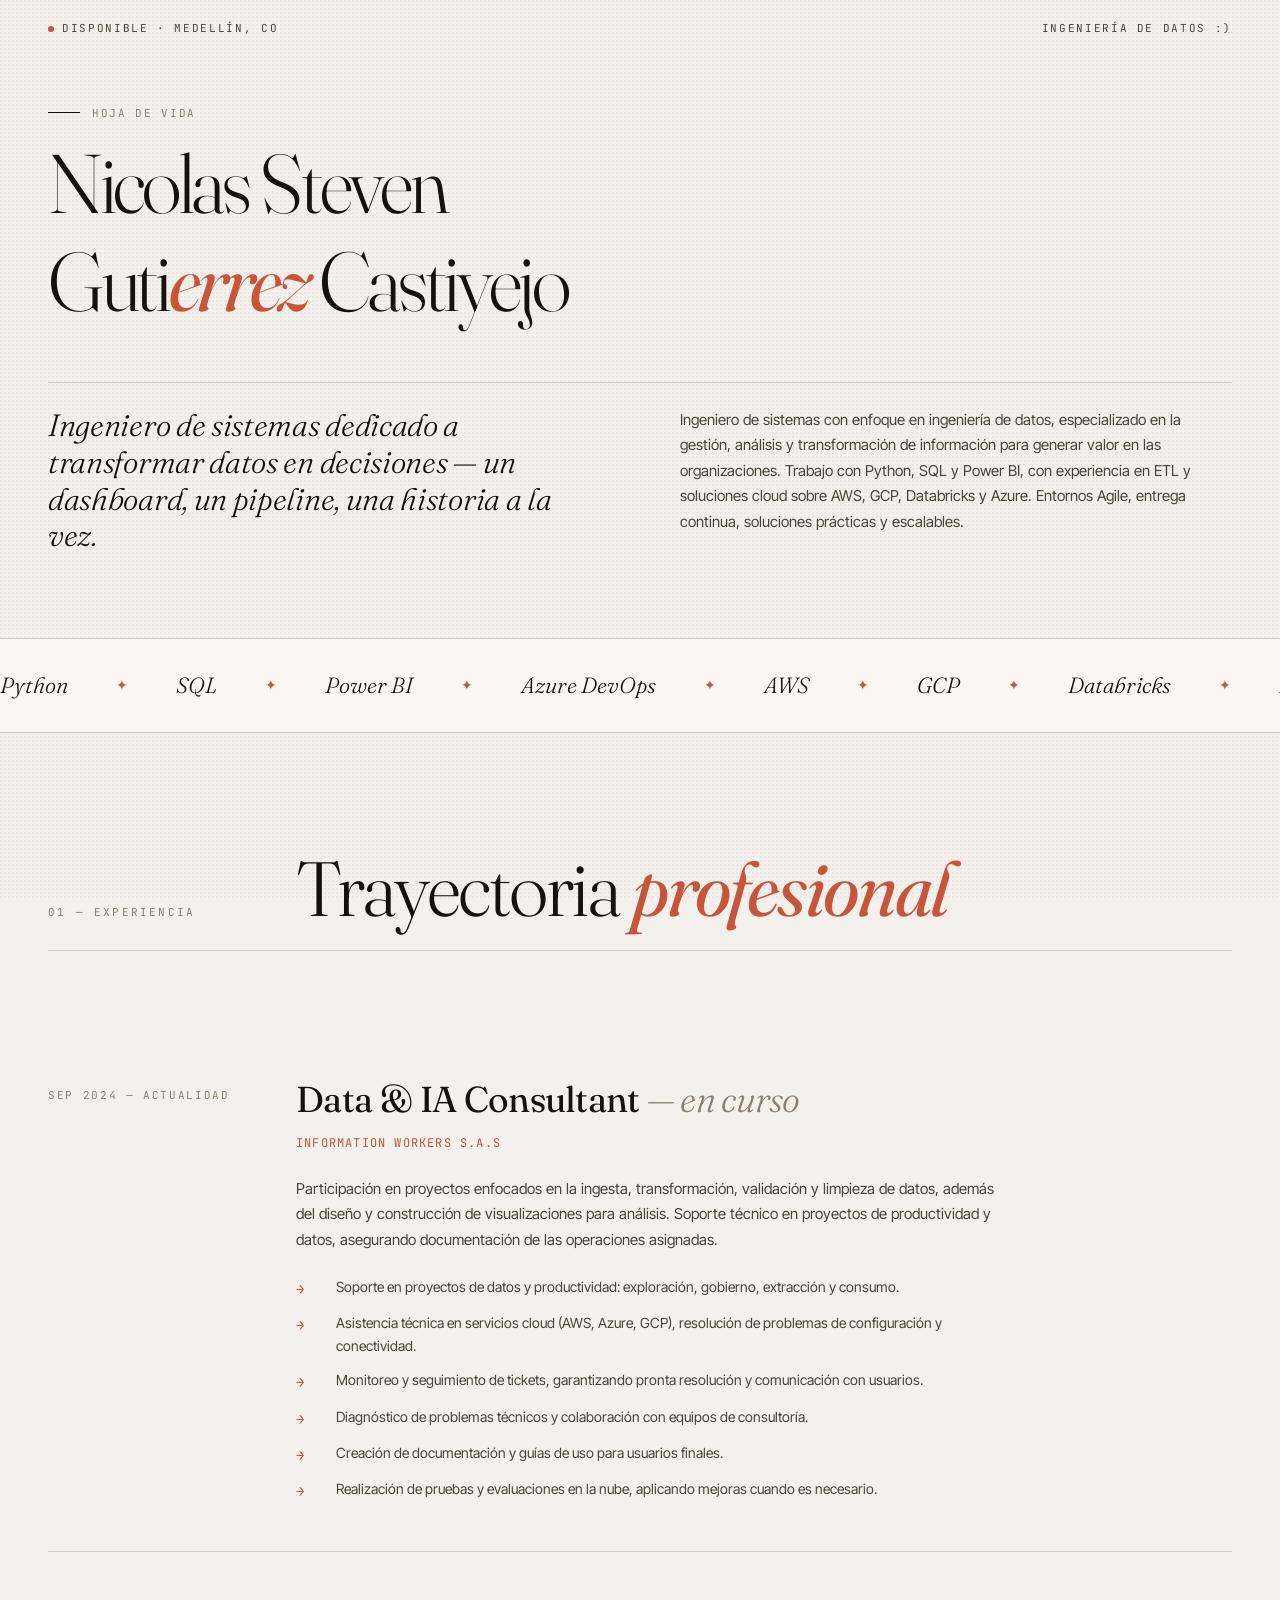
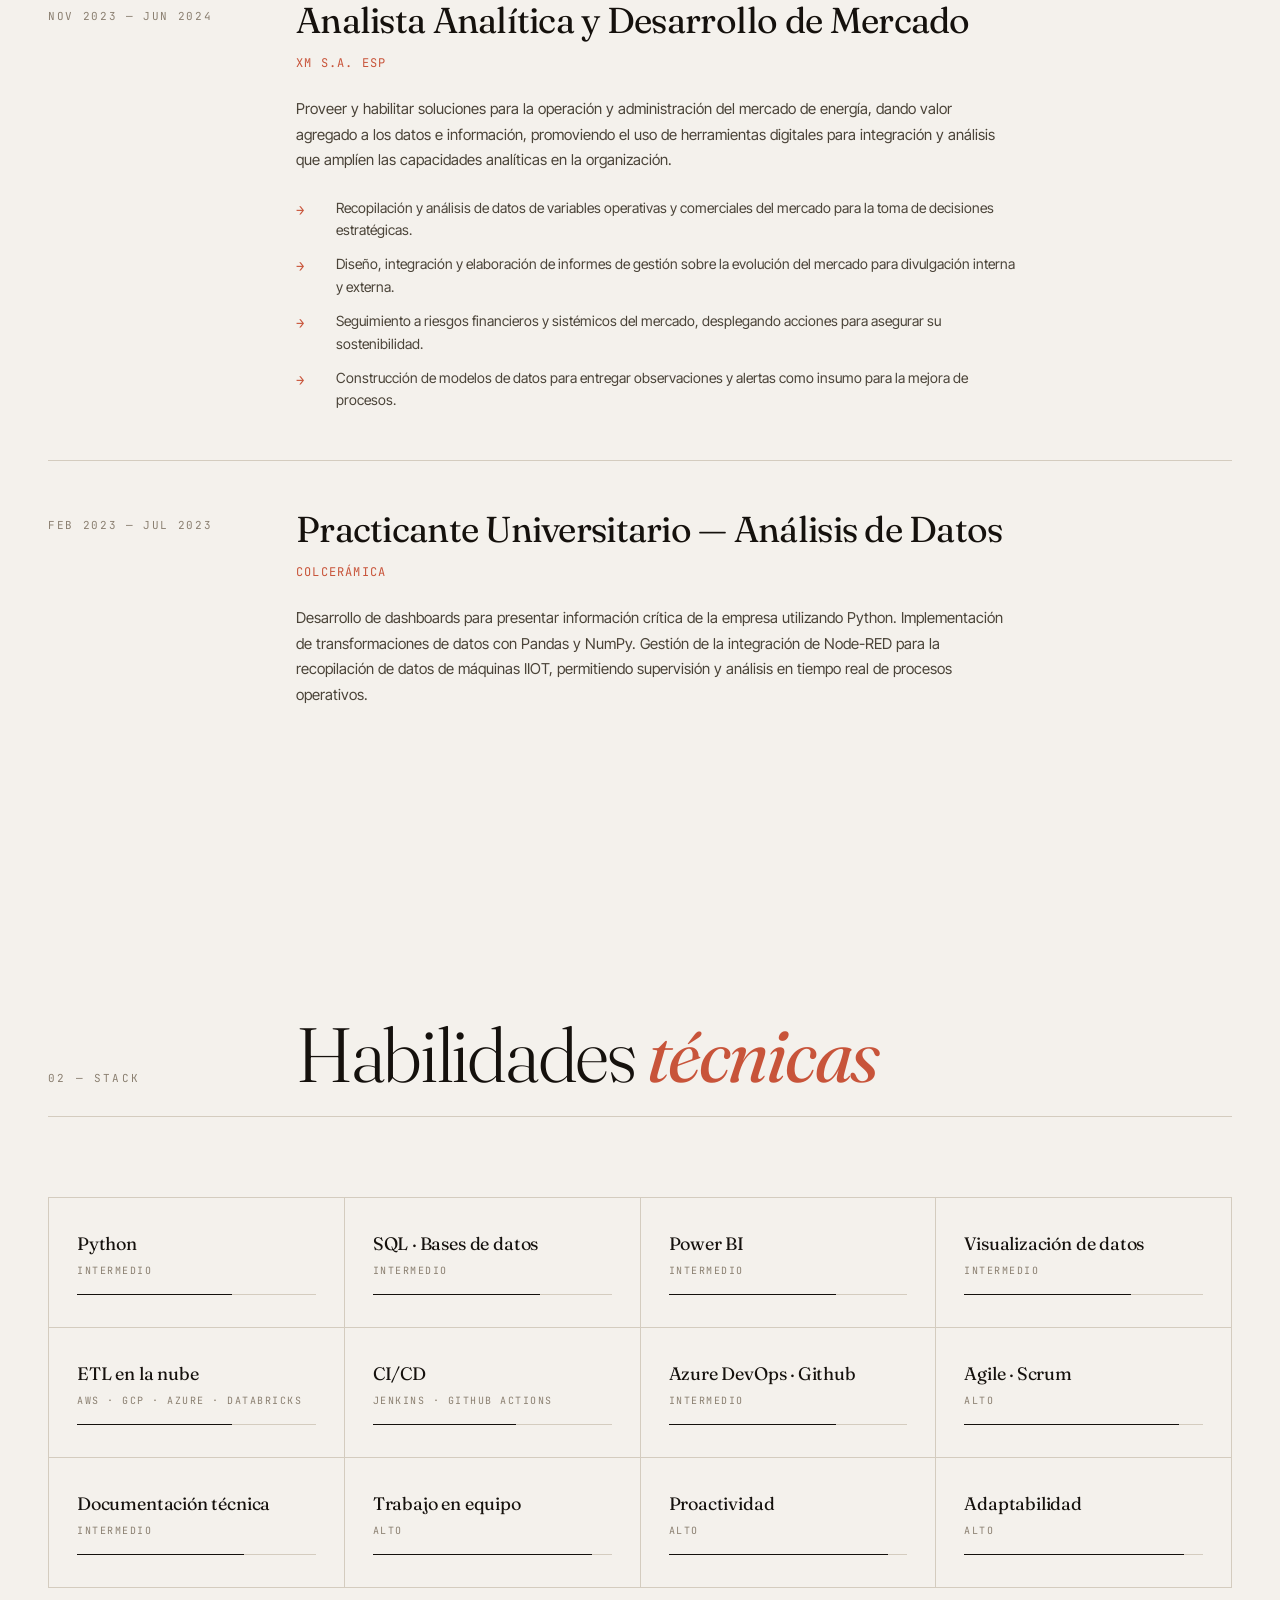
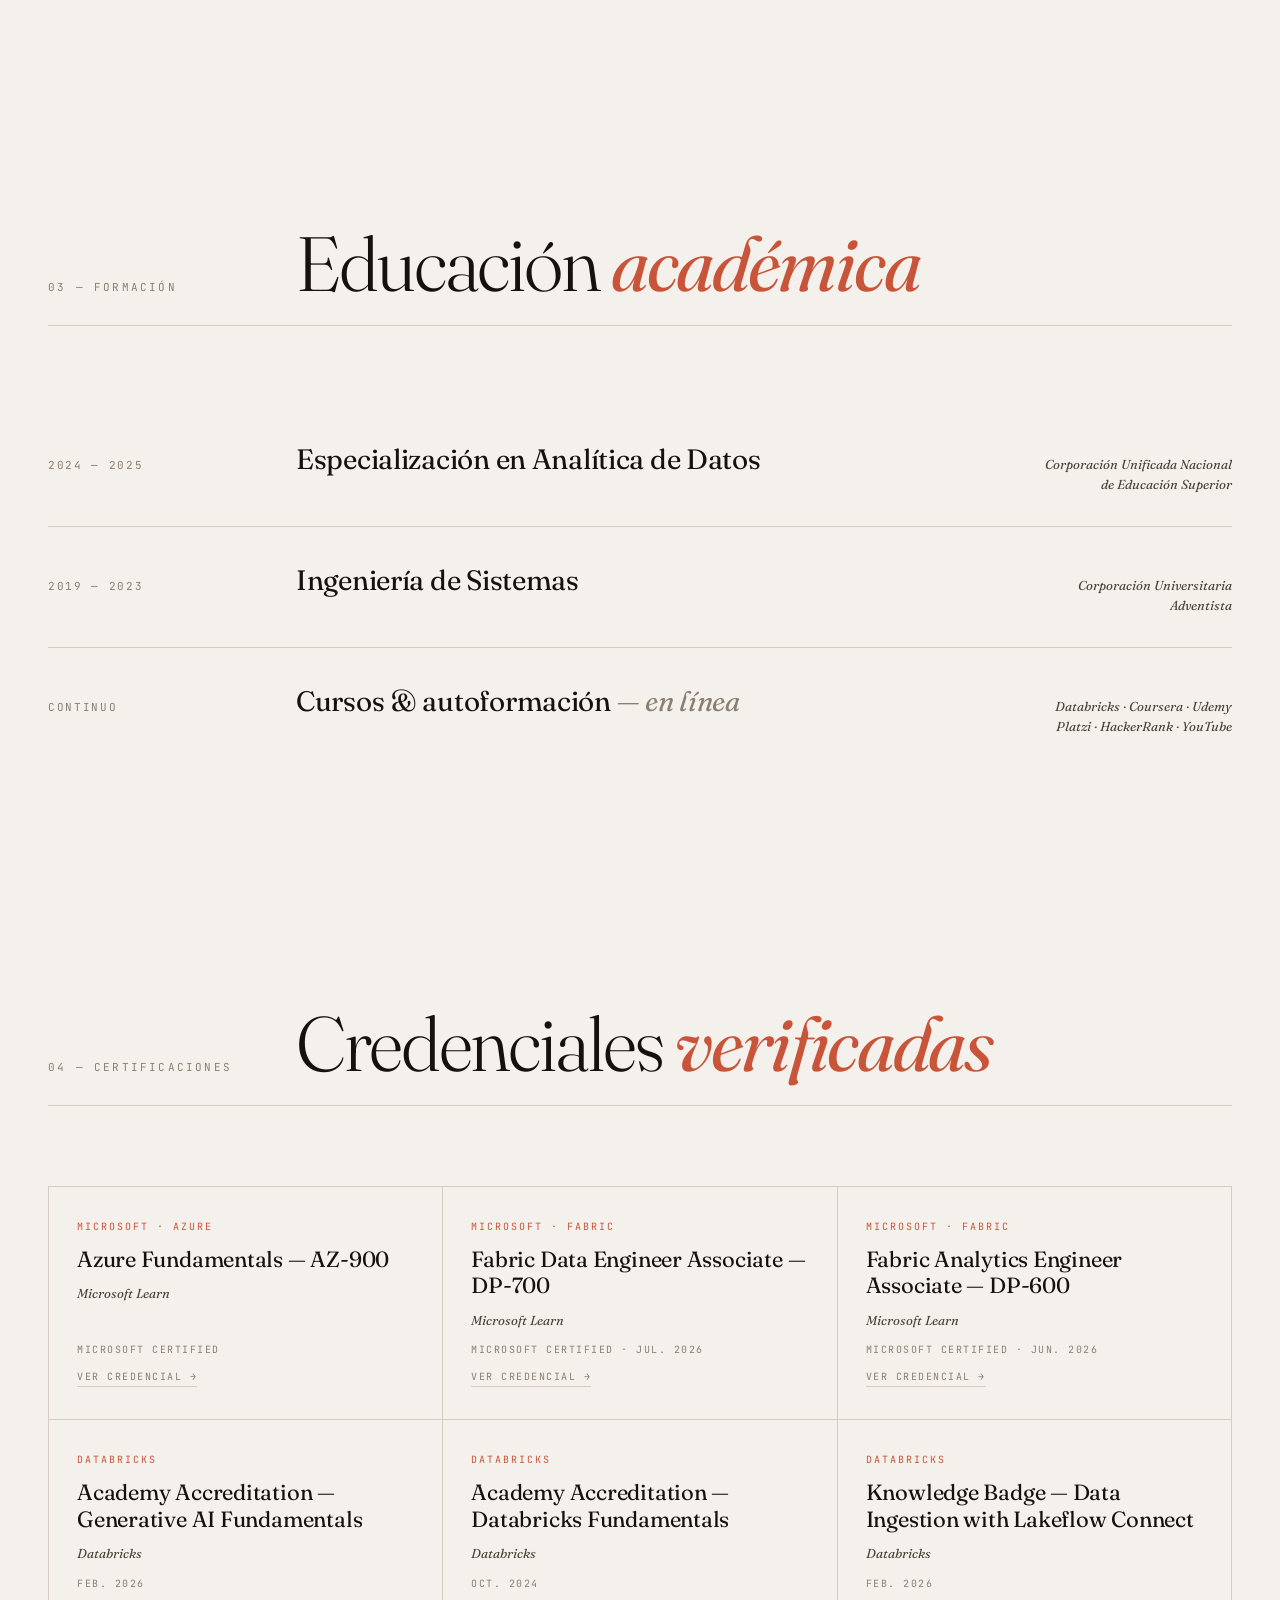
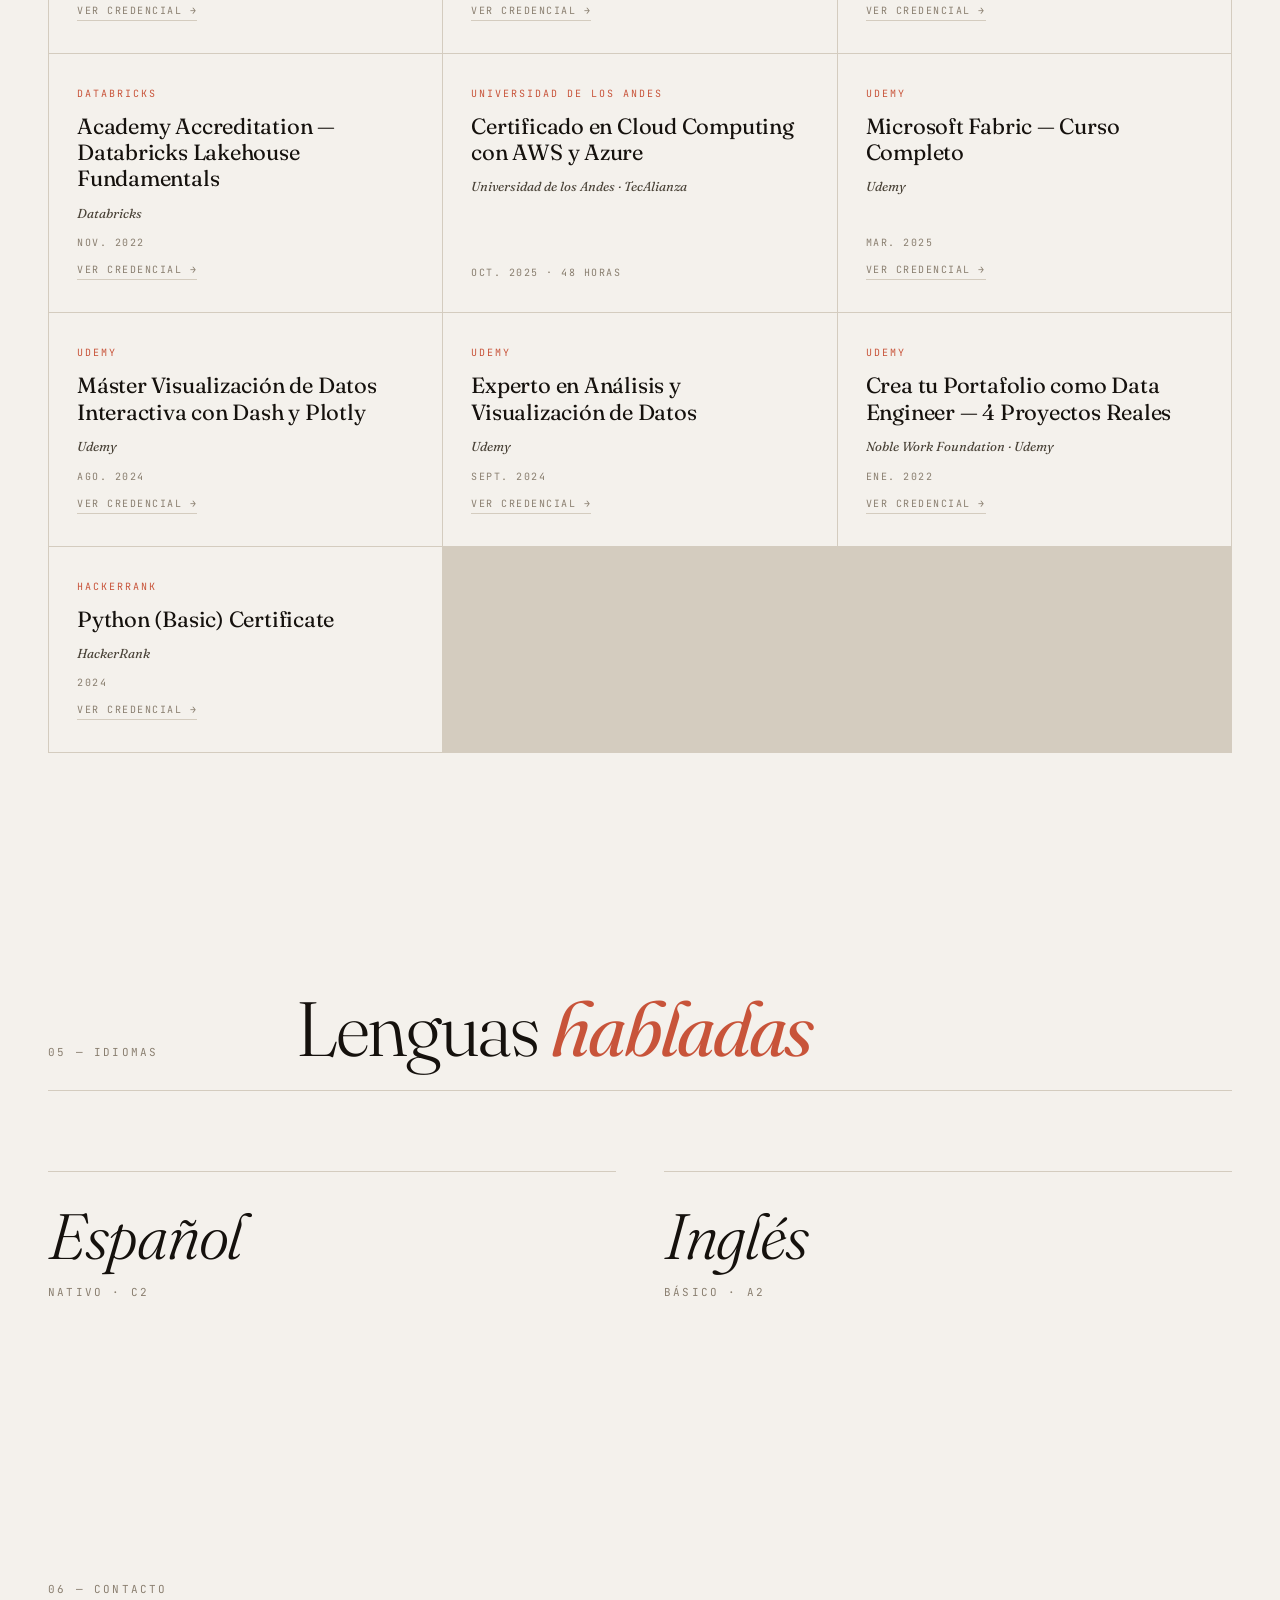
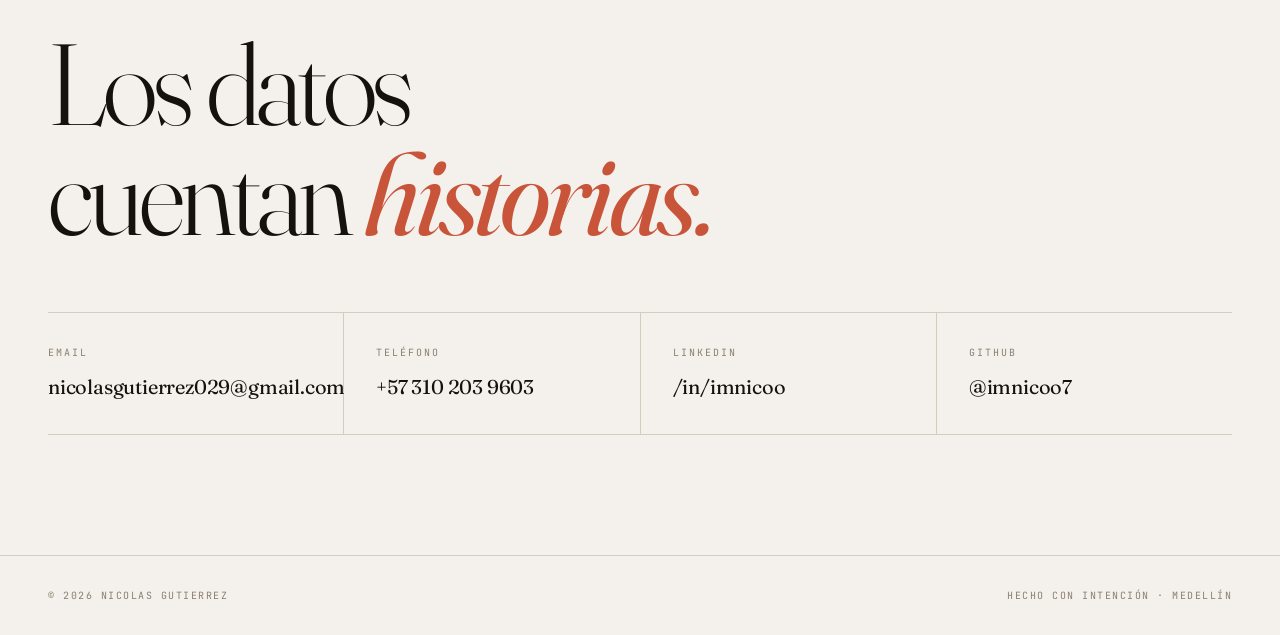
==== index.html @ d49e385f "refactor: separar HTML, CSS y JS en archivos independientes y agregar README" ====
<!DOCTYPE html>
<html lang="es">
<head>
<meta charset="UTF-8">
<meta name="viewport" content="width=device-width, initial-scale=1.0">
<title>Nicolas Gutierrez — Ingeniero de Sistemas</title>
<link rel="preconnect" href="https://fonts.googleapis.com">
<link rel="preconnect" href="https://fonts.gstatic.com" crossorigin>
<link href="https://fonts.googleapis.com/css2?family=Fraunces:ital,opsz,wght@0,9..144,300;0,9..144,400;0,9..144,500;0,9..144,700;0,9..144,900;1,9..144,300;1,9..144,400&family=JetBrains+Mono:wght@300;400;500&family=Inter+Tight:wght@300;400;500;600&display=swap" rel="stylesheet">
<link rel="icon" type="image/svg+xml" href="data:image/svg+xml,%3Csvg xmlns='http://www.w3.org/2000/svg' viewBox='0 0 32 32'%3E%3Crect width='32' height='32' rx='6' fill='%23f4f1ec'/%3E%3Ccircle cx='7' cy='16' r='3' fill='%23c8543a'/%3E%3Ccircle cx='16' cy='16' r='3' fill='%2315110d'/%3E%3Ccircle cx='25' cy='16' r='3' fill='%2315110d'/%3E%3Cline x1='10' y1='16' x2='13' y2='16' stroke='%2315110d' stroke-width='1.5'/%3E%3Cline x1='19' y1='16' x2='22' y2='16' stroke='%2315110d' stroke-width='1.5'/%3E%3Cline x1='7' y1='11' x2='7' y2='13' stroke='%23c8543a' stroke-width='1.5' stroke-linecap='round'/%3E%3Cline x1='16' y1='8' x2='16' y2='13' stroke='%2315110d' stroke-width='1.5' stroke-linecap='round'/%3E%3Cline x1='25' y1='10' x2='25' y2='13' stroke='%2315110d' stroke-width='1.5' stroke-linecap='round'/%3E%3Cline x1='7' y1='19' x2='7' y2='22' stroke='%23c8543a' stroke-width='1.5' stroke-linecap='round'/%3E%3Cline x1='16' y1='19' x2='16' y2='23' stroke='%2315110d' stroke-width='1.5' stroke-linecap='round'/%3E%3Cline x1='25' y1='19' x2='25' y2='21' stroke='%2315110d' stroke-width='1.5' stroke-linecap='round'/%3E%3C/svg%3E">
<link rel="stylesheet" href="css/styles.css">
</head>
<body>

<div class="topbar">
  <div><span class="dot"></span>Disponible · Medellín, CO</div>
  <div>Ingeniería de Datos :)</div>
</div>

<main class="container">

  <!-- HERO -->
  <section class="hero">
    <div class="hero-meta">
      <div class="label">Hoja de vida</div>
    </div>

    <h1 class="hero-name">
      <span class="word"><span>Nicolas Steven</span></span><br>
      <span class="word"><span>Guti<em>errez</em> Castiyejo</span></span>
    </h1>

    <div class="hero-tagline">
      <p class="hero-role">Ingeniero de sistemas dedicado a transformar datos en decisiones — un dashboard, un pipeline, una historia a la vez.</p>
      <p class="hero-summary">Ingeniero de sistemas con enfoque en ingeniería de datos, especializado en la gestión, análisis y transformación de información para generar valor en las organizaciones. Trabajo con Python, SQL y Power BI, con experiencia en ETL y soluciones cloud sobre AWS, GCP, Databricks y Azure. Entornos Agile, entrega continua, soluciones prácticas y escalables.</p>
    </div>
  </section>

</main>

<!-- MARQUEE -->
<div class="marquee">
  <div class="marquee-track">
    <span>Python</span><span>SQL</span><span>Power BI</span><span>Azure DevOps</span><span>AWS</span><span>GCP</span><span>Databricks</span><span>ETL</span><span>CI/CD</span><span>Scrum</span><span>Análisis de datos</span>
    <span>Python</span><span>SQL</span><span>Power BI</span><span>Azure DevOps</span><span>AWS</span><span>GCP</span><span>Databricks</span><span>ETL</span><span>CI/CD</span><span>Scrum</span><span>Análisis de datos</span>
  </div>
</div>

<main class="container">

  <!-- EXPERIENCIA -->
  <section class="section reveal">
    <div class="section-header">
      <div class="section-num">01 — Experiencia</div>
      <h2 class="section-title">Trayectoria <em>profesional</em></h2>
    </div>

    <div class="exp-item">
      <div class="exp-date">Sep 2024 — Actualidad</div>
      <div class="exp-content">
        <h3>Data & IA Consultant <em>— en curso</em></h3>
        <span class="exp-company">Information Workers S.A.S</span>
        <p class="exp-desc">Participación en proyectos enfocados en la ingesta, transformación, validación y limpieza de datos, además del diseño y construcción de visualizaciones para análisis. Soporte técnico en proyectos de productividad y datos, asegurando documentación de las operaciones asignadas.</p>
        <ul class="exp-list">
          <li>Soporte en proyectos de datos y productividad: exploración, gobierno, extracción y consumo.</li>
          <li>Asistencia técnica en servicios cloud (AWS, Azure, GCP), resolución de problemas de configuración y conectividad.</li>
          <li>Monitoreo y seguimiento de tickets, garantizando pronta resolución y comunicación con usuarios.</li>
          <li>Diagnóstico de problemas técnicos y colaboración con equipos de consultoría.</li>
          <li>Creación de documentación y guías de uso para usuarios finales.</li>
          <li>Realización de pruebas y evaluaciones en la nube, aplicando mejoras cuando es necesario.</li>
        </ul>
      </div>
    </div>

    <div class="exp-item">
      <div class="exp-date">Nov 2023 — Jun 2024</div>
      <div class="exp-content">
        <h3>Analista Analítica y Desarrollo de Mercado</h3>
        <span class="exp-company">XM S.A. ESP</span>
        <p class="exp-desc">Proveer y habilitar soluciones para la operación y administración del mercado de energía, dando valor agregado a los datos e información, promoviendo el uso de herramientas digitales para integración y análisis que amplíen las capacidades analíticas en la organización.</p>
        <ul class="exp-list">
          <li>Recopilación y análisis de datos de variables operativas y comerciales del mercado para la toma de decisiones estratégicas.</li>
          <li>Diseño, integración y elaboración de informes de gestión sobre la evolución del mercado para divulgación interna y externa.</li>
          <li>Seguimiento a riesgos financieros y sistémicos del mercado, desplegando acciones para asegurar su sostenibilidad.</li>
          <li>Construcción de modelos de datos para entregar observaciones y alertas como insumo para la mejora de procesos.</li>
        </ul>
      </div>
    </div>

    <div class="exp-item">
      <div class="exp-date">Feb 2023 — Jul 2023</div>
      <div class="exp-content">
        <h3>Practicante Universitario — Análisis de Datos</h3>
        <span class="exp-company">Colcerámica</span>
        <p class="exp-desc">Desarrollo de dashboards para presentar información crítica de la empresa utilizando Python. Implementación de transformaciones de datos con Pandas y NumPy. Gestión de la integración de Node-RED para la recopilación de datos de máquinas IIOT, permitiendo supervisión y análisis en tiempo real de procesos operativos.</p>
      </div>
    </div>
  </section>

  <!-- HABILIDADES -->
  <section class="section reveal">
    <div class="section-header">
      <div class="section-num">02 — Stack</div>
      <h2 class="section-title">Habilidades <em>técnicas</em></h2>
    </div>

    <div class="skills-grid">
      <div class="skill-cell">
        <div class="skill-name">Python</div>
        <div class="skill-level">Intermedio</div>
        <div class="skill-bar" style="--w: 65%"></div>
      </div>
      <div class="skill-cell">
        <div class="skill-name">SQL · Bases de datos</div>
        <div class="skill-level">Intermedio</div>
        <div class="skill-bar" style="--w: 70%"></div>
      </div>
      <div class="skill-cell">
        <div class="skill-name">Power BI</div>
        <div class="skill-level">Intermedio</div>
        <div class="skill-bar" style="--w: 70%"></div>
      </div>
      <div class="skill-cell">
        <div class="skill-name">Visualización de datos</div>
        <div class="skill-level">Intermedio</div>
        <div class="skill-bar" style="--w: 70%"></div>
      </div>
      <div class="skill-cell">
        <div class="skill-name">ETL en la nube</div>
        <div class="skill-level">AWS · GCP · Azure · Databricks</div>
        <div class="skill-bar" style="--w: 65%"></div>
      </div>
      <div class="skill-cell">
        <div class="skill-name">CI/CD</div>
        <div class="skill-level">Jenkins · GitHub Actions</div>
        <div class="skill-bar" style="--w: 60%"></div>
      </div>
      <div class="skill-cell">
        <div class="skill-name">Azure DevOps · Github</div>
        <div class="skill-level">Intermedio</div>
        <div class="skill-bar" style="--w: 70%"></div>
      </div>
      <div class="skill-cell">
        <div class="skill-name">Agile · Scrum</div>
        <div class="skill-level">Alto</div>
        <div class="skill-bar" style="--w: 90%"></div>
      </div>
      <div class="skill-cell">
        <div class="skill-name">Documentación técnica</div>
        <div class="skill-level">Intermedio</div>
        <div class="skill-bar" style="--w: 70%"></div>
      </div>
      <div class="skill-cell">
        <div class="skill-name">Trabajo en equipo</div>
        <div class="skill-level">Alto</div>
        <div class="skill-bar" style="--w: 92%"></div>
      </div>
      <div class="skill-cell">
        <div class="skill-name">Proactividad</div>
        <div class="skill-level">Alto</div>
        <div class="skill-bar" style="--w: 92%"></div>
      </div>
      <div class="skill-cell">
        <div class="skill-name">Adaptabilidad</div>
        <div class="skill-level">Alto</div>
        <div class="skill-bar" style="--w: 92%"></div>
      </div>
    </div>
  </section>

  <!-- EDUCACIÓN -->
  <section class="section reveal">
    <div class="section-header">
      <div class="section-num">03 — Formación</div>
      <h2 class="section-title">Educación <em>académica</em></h2>
    </div>

    <div class="edu-item">
      <div class="edu-date">2024 — 2025</div>
      <div class="edu-title">Especialización en Analítica de Datos</div>
      <div class="edu-place">Corporación Unificada Nacional<br>de Educación Superior</div>
    </div>

    <div class="edu-item">
      <div class="edu-date">2019 — 2023</div>
      <div class="edu-title">Ingeniería de Sistemas</div>
      <div class="edu-place">Corporación Universitaria<br>Adventista</div>
    </div>

    <div class="edu-item">
      <div class="edu-date">Continuo</div>
      <div class="edu-title">Cursos & autoformación <em style="font-style:italic;color:var(--ink-mute)">— en línea</em></div>
      <div class="edu-place">Databricks · Coursera · Udemy<br>Platzi · HackerRank · YouTube</div>
    </div>
  </section>

  <!-- CERTIFICACIONES -->
  <section class="section reveal">
    <div class="section-header">
      <div class="section-num">04 — Certificaciones</div>
      <h2 class="section-title">Credenciales <em>verificadas</em></h2>
    </div>

    <div class="cert-grid">

      <!-- MICROSOFT -->
      <div class="cert-card">
        <div class="cert-badge">Microsoft · Azure</div>
        <div class="cert-name">Azure Fundamentals — AZ-900</div>
        <div class="cert-issuer">Microsoft Learn</div>
        <div class="cert-date">Microsoft Certified</div>
        <a href="https://learn.microsoft.com/api/credentials/share/es-es/NicolasStevenGutierrezCastiyejo-0714/F89F4534A190D81F?sharingId=BA4A4556594C4DC" target="_blank" rel="noopener" class="cert-link">Ver credencial →</a>
      </div>

      <div class="cert-card">
        <div class="cert-badge">Microsoft · Fabric</div>
        <div class="cert-name">Fabric Data Engineer Associate — DP-700</div>
        <div class="cert-issuer">Microsoft Learn</div>
        <div class="cert-date">Microsoft Certified · jul. 2026</div>
        <a href="https://learn.microsoft.com/api/credentials/share/es-es/NicolasStevenGutierrezCastiyejo-0714/9060F02AD072DCBE?sharingId=BA4A4556594C4DC" target="_blank" rel="noopener" class="cert-link">Ver credencial →</a>
      </div>

      <div class="cert-card">
        <div class="cert-badge">Microsoft · Fabric</div>
        <div class="cert-name">Fabric Analytics Engineer Associate — DP-600</div>
        <div class="cert-issuer">Microsoft Learn</div>
        <div class="cert-date">Microsoft Certified · jun. 2026</div>
        <a href="https://learn.microsoft.com/api/credentials/share/es-es/NicolasStevenGutierrezCastiyejo-0714/D7311409AC59631D?sharingId=BA4A4556594C4DC" target="_blank" rel="noopener" class="cert-link">Ver credencial →</a>
      </div>

      <!-- DATABRICKS -->
      <div class="cert-card">
        <div class="cert-badge">Databricks</div>
        <div class="cert-name">Academy Accreditation — Generative AI Fundamentals</div>
        <div class="cert-issuer">Databricks</div>
        <div class="cert-date">feb. 2026</div>
        <a href="https://credentials.databricks.com/278da930-ce15-43fa-a18f-56d2103cfd70#acc.fJoxVMtT" target="_blank" rel="noopener" class="cert-link">Ver credencial →</a>
      </div>

      <div class="cert-card">
        <div class="cert-badge">Databricks</div>
        <div class="cert-name">Academy Accreditation — Databricks Fundamentals</div>
        <div class="cert-issuer">Databricks</div>
        <div class="cert-date">oct. 2024</div>
        <a href="https://credentials.databricks.com/2879bace-34c5-4e19-9ced-e2d919d57bc7#acc.MlI2JYQv" target="_blank" rel="noopener" class="cert-link">Ver credencial →</a>
      </div>

      <div class="cert-card">
        <div class="cert-badge">Databricks</div>
        <div class="cert-name">Knowledge Badge — Data Ingestion with Lakeflow Connect</div>
        <div class="cert-issuer">Databricks</div>
        <div class="cert-date">feb. 2026</div>
        <a href="https://credentials.databricks.com/8d6e3695-f6ca-427c-b44b-81f024a75594#acc.4tvnxpkr" target="_blank" rel="noopener" class="cert-link">Ver credencial →</a>
      </div>

      <div class="cert-card">
        <div class="cert-badge">Databricks</div>
        <div class="cert-name">Academy Accreditation — Databricks Lakehouse Fundamentals</div>
        <div class="cert-issuer">Databricks</div>
        <div class="cert-date">nov. 2022</div>
        <a href="https://credentials.databricks.com/769e39ca-26b9-4f20-9900-2ee3e2a3eada#acc.WbqpYwuU" target="_blank" rel="noopener" class="cert-link">Ver credencial →</a>
      </div>

      <!-- UNIVERSIDAD DE LOS ANDES -->
      <div class="cert-card">
        <div class="cert-badge">Universidad de los Andes</div>
        <div class="cert-name">Certificado en Cloud Computing con AWS y Azure</div>
        <div class="cert-issuer">Universidad de los Andes · TecAlianza</div>
        <div class="cert-date">oct. 2025 · 48 horas</div>
      </div>

      <!-- UDEMY -->
      <div class="cert-card">
        <div class="cert-badge">Udemy</div>
        <div class="cert-name">Microsoft Fabric — Curso Completo</div>
        <div class="cert-issuer">Udemy</div>
        <div class="cert-date">mar. 2025</div>
        <a href="https://www.udemy.com/certificate/UC-4211c01f-fd02-44b3-991c-e66504403eae/" target="_blank" rel="noopener" class="cert-link">Ver credencial →</a>
      </div>

      <div class="cert-card">
        <div class="cert-badge">Udemy</div>
        <div class="cert-name">Máster Visualización de Datos Interactiva con Dash y Plotly</div>
        <div class="cert-issuer">Udemy</div>
        <div class="cert-date">ago. 2024</div>
        <a href="https://www.udemy.com/certificate/UC-d29ecbe5-93d8-483a-b9b3-65ceb8c52686/" target="_blank" rel="noopener" class="cert-link">Ver credencial →</a>
      </div>

      <div class="cert-card">
        <div class="cert-badge">Udemy</div>
        <div class="cert-name">Experto en Análisis y Visualización de Datos</div>
        <div class="cert-issuer">Udemy</div>
        <div class="cert-date">sept. 2024</div>
        <a href="https://www.udemy.com/certificate/UC-c8a6a17e-8453-457a-a189-7966e2ccea8b/" target="_blank" rel="noopener" class="cert-link">Ver credencial →</a>
      </div>

      <div class="cert-card">
        <div class="cert-badge">Udemy</div>
        <div class="cert-name">Crea tu Portafolio como Data Engineer — 4 Proyectos Reales</div>
        <div class="cert-issuer">Noble Work Foundation · Udemy</div>
        <div class="cert-date">ene. 2022</div>
        <a href="https://www.udemy.com/certificate/UC-5b56d257-23b0-40fe-ad22-462c0ef92cad/" target="_blank" rel="noopener" class="cert-link">Ver credencial →</a>
      </div>

      <div class="cert-card">
        <div class="cert-badge">HackerRank</div>
        <div class="cert-name">Python (Basic) Certificate</div>
        <div class="cert-issuer">HackerRank</div>
        <div class="cert-date">2024</div>
        <a href="https://www.hackerrank.com/certificates/661e37184f4c" target="_blank" rel="noopener" class="cert-link">Ver credencial →</a>
      </div>

    </div>
  </section>

  <!-- IDIOMAS -->
  <section class="section reveal">
    <div class="section-header">
      <div class="section-num">05 — Idiomas</div>
      <h2 class="section-title">Lenguas <em>habladas</em></h2>
    </div>

    <div class="lang-row">
      <div class="lang-card">
        <div class="lang-name">Español</div>
        <div class="lang-level">Nativo · C2</div>
      </div>
      <div class="lang-card">
        <div class="lang-name">Inglés</div>
        <div class="lang-level">Básico · A2</div>
      </div>
    </div>
  </section>

</main>

<!-- CONTACTO -->
<section class="contact">
  <div class="container">
    <div class="reveal">
      <div class="section-num" style="margin-bottom: 32px;">06 — Contacto</div>
      <h2 class="contact-headline">Los datos<br>cuentan <em>historias.</em></h2>
    </div>

    <div class="contact-grid reveal">
      <div class="contact-cell">
        <div class="contact-label">Email</div>
        <a href="mailto:nicolasgutierrez029@gmail.com" class="contact-value">nicolasgutierrez029@gmail.com</a>
      </div>
      <div class="contact-cell">
        <div class="contact-label">Teléfono</div>
        <a href="tel:+573102039603" class="contact-value">+57 310 203 9603</a>
      </div>
      <div class="contact-cell">
        <div class="contact-label">LinkedIn</div>
        <a href="https://www.linkedin.com/in/imnicoo/" target="_blank" rel="noopener" class="contact-value">/in/imnicoo</a>
      </div>
      <div class="contact-cell">
        <div class="contact-label">GitHub</div>
        <a href="https://github.com/imnicoo7" target="_blank" rel="noopener" class="contact-value">@imnicoo7</a>
      </div>
    </div>
  </div>
</section>

<footer>
  <div>© 2026 Nicolas Gutierrez</div>
  <div>Hecho con intención · Medellín</div>
</footer>

<script src="js/main.js"></script>

</body>
---- css/styles.css ----
:root {
  --bg: #f4f1ec;
  --bg-deep: #ebe6df;
  --ink: #15110d;
  --ink-soft: #4a4338;
  --ink-mute: #8a7f70;
  --line: #d4ccbf;
  --accent: #c8543a;
  --paper: #faf7f2;
}

* {
  margin: 0;
  padding: 0;
  box-sizing: border-box;
}

::selection {
  background: var(--ink);
  color: var(--bg);
}

html {
  scroll-behavior: smooth;
}

body {
  background: var(--bg);
  color: var(--ink);
  font-family: 'Inter Tight', sans-serif;
  font-weight: 400;
  line-height: 1.5;
  overflow-x: hidden;
  -webkit-font-smoothing: antialiased;
  cursor: default;
}

/* Subtle grain overlay */
body::before {
  content: '';
  position: fixed;
  inset: 0;
  background-image:
    radial-gradient(circle at 1px 1px, rgba(21, 17, 13, 0.04) 1px, transparent 0);
  background-size: 4px 4px;
  pointer-events: none;
  z-index: 1;
  mix-blend-mode: multiply;
}

.container {
  max-width: 1280px;
  margin: 0 auto;
  padding: 0 48px;
  position: relative;
  z-index: 2;
}

/* ============ TOP BAR ============ */
.topbar {
  display: flex;
  justify-content: space-between;
  align-items: center;
  padding: 20px 48px;
  max-width: 1280px;
  margin: 0 auto;
  position: relative;
  z-index: 10;
  font-family: 'JetBrains Mono', monospace;
  font-size: 11px;
  text-transform: uppercase;
  letter-spacing: 0.15em;
  color: var(--ink-soft);
  animation: fadeIn 1s ease 0.2s both;
}

.topbar .dot {
  display: inline-block;
  width: 6px;
  height: 6px;
  border-radius: 50%;
  background: var(--accent);
  margin-right: 8px;
  animation: pulse 2.4s ease-in-out infinite;
  vertical-align: middle;
}

@keyframes pulse {
  0%, 100% { opacity: 1; transform: scale(1); }
  50% { opacity: 0.4; transform: scale(0.85); }
}

/* ============ HERO ============ */
.hero {
  padding: 48px 0 40px;
  position: relative;
}

.hero-meta {
  display: grid;
  grid-template-columns: 1fr auto;
  gap: 24px;
  align-items: end;
  margin-bottom: 24px;
  font-family: 'JetBrains Mono', monospace;
  font-size: 11px;
  text-transform: uppercase;
  letter-spacing: 0.15em;
  color: var(--ink-mute);
  animation: slideUp 1s ease 0.4s both;
}

.hero-meta .label {
  display: flex;
  align-items: center;
  gap: 12px;
}

.hero-meta .label::before {
  content: '';
  width: 32px;
  height: 1px;
  background: var(--ink);
}

.hero-name {
  font-family: 'Fraunces', serif;
  font-weight: 300;
  font-size: clamp(44px, 6.5vw, 160px);
  line-height: 0.92;
  letter-spacing: -0.04em;
  color: var(--ink);
  margin-bottom: 32px;
  font-variation-settings: "opsz" 144;
}

.hero-name .word {
  display: inline-block;
  overflow: hidden;
  padding-right: .4em;
  padding-bottom: .16em;
}

.hero-name .word span {
  display: inline-block;
  animation: revealUp 1.2s cubic-bezier(0.22, 1, 0.36, 1) both;
}

.hero-name .word:nth-child(1) span { animation-delay: 0.5s; }
.hero-name .word:nth-child(2) span { animation-delay: 0.65s; }

.hero-name em {
  font-style: italic;
  font-weight: 400;
  color: var(--accent);
}

@keyframes revealUp {
  from { transform: translateY(110%); }
  to { transform: translateY(0); }
}

.hero-tagline {
  display: grid;
  grid-template-columns: 1fr 1fr;
  gap: 80px;
  align-items: start;
  margin-top: 40px;
  padding-top: 24px;
  border-top: 1px solid var(--line);
  animation: fadeIn 1s ease 1.2s both;
}

.hero-role {
  font-family: 'Fraunces', serif;
  font-style: italic;
  font-weight: 300;
  font-size: clamp(20px, 2.4vw, 32px);
  line-height: 1.2;
  color: var(--ink);
  letter-spacing: -0.01em;
}

.hero-summary {
  font-size: 15px;
  line-height: 1.7;
  color: var(--ink-soft);
  max-width: 520px;
  font-weight: 400;
}

/* Marquee */
.marquee {
  border-top: 1px solid var(--line);
  border-bottom: 1px solid var(--line);
  overflow: hidden;
  padding: 30px 0;
  margin-top: 44px;
  background: var(--paper);
  position: relative;
  z-index: 2;
  animation: fadeIn 1s ease 1.4s both;
}

.marquee-track {
  display: flex;
  gap: 48px;
  white-space: nowrap;
  animation: scroll 7s linear infinite;
  font-family: 'Fraunces', serif;
  font-style: italic;
  font-weight: 300;
  font-size: 22px;
  color: var(--ink);
}

.marquee-track span {
  display: inline-flex;
  align-items: center;
  gap: 48px;
}

.marquee-track span::after {
  content: '✦';
  font-size: 14px;
  color: var(--accent);
  font-style: normal;
}

@keyframes scroll {
  from { transform: translateX(0); }
  to { transform: translateX(-50%); }
}

/* ============ SECTIONS ============ */
.section {
  padding: 120px 0;
  position: relative;
}

.section-header {
  display: grid;
  grid-template-columns: 200px 1fr;
  gap: 48px;
  align-items: baseline;
  margin-bottom: 80px;
  padding-bottom: 24px;
  border-bottom: 1px solid var(--line);
}

.section-num {
  font-family: 'JetBrains Mono', monospace;
  font-size: 11px;
  text-transform: uppercase;
  letter-spacing: 0.2em;
  color: var(--ink-mute);
}

.section-title {
  font-family: 'Fraunces', serif;
  font-weight: 300;
  font-size: clamp(40px, 6vw, 80px);
  line-height: 0.95;
  letter-spacing: -0.03em;
  color: var(--ink);
}

.section-title em {
  font-style: italic;
  color: var(--accent);
  font-weight: 400;
}

/* ============ EXPERIENCE ============ */
.exp-item {
  display: grid;
  grid-template-columns: 200px 1fr;
  gap: 48px;
  padding: 48px 0;
  border-bottom: 1px solid var(--line);
  transition: padding 0.4s ease;
}

.exp-item:hover {
  padding-left: 16px;
}

.exp-item:last-child {
  border-bottom: none;
}

.exp-date {
  font-family: 'JetBrains Mono', monospace;
  font-size: 11px;
  text-transform: uppercase;
  letter-spacing: 0.15em;
  color: var(--ink-mute);
  padding-top: 8px;
}

.exp-content h3 {
  font-family: 'Fraunces', serif;
  font-weight: 400;
  font-size: clamp(24px, 3vw, 36px);
  letter-spacing: -0.02em;
  line-height: 1.15;
  margin-bottom: 8px;
  color: var(--ink);
}

.exp-content h3 em {
  font-style: italic;
  font-weight: 300;
  color: var(--ink-mute);
}

.exp-company {
  font-family: 'JetBrains Mono', monospace;
  font-size: 12px;
  text-transform: uppercase;
  letter-spacing: 0.1em;
  color: var(--accent);
  margin-bottom: 24px;
  display: inline-block;
}

.exp-desc {
  font-size: 15px;
  line-height: 1.7;
  color: var(--ink-soft);
  margin-bottom: 24px;
  max-width: 720px;
}

.exp-list {
  list-style: none;
  display: grid;
  gap: 12px;
  max-width: 720px;
}

.exp-list li {
  display: grid;
  grid-template-columns: 24px 1fr;
  gap: 16px;
  font-size: 14px;
  line-height: 1.6;
  color: var(--ink-soft);
}

.exp-list li::before {
  content: '→';
  color: var(--accent);
  font-family: 'JetBrains Mono', monospace;
  margin-top: 2px;
}

/* ============ SKILLS ============ */
.skills-grid {
  display: grid;
  grid-template-columns: repeat(auto-fill, minmax(280px, 1fr));
  gap: 1px;
  background: var(--line);
  border: 1px solid var(--line);
}

.skill-cell {
  background: var(--bg);
  padding: 32px 28px;
  transition: background 0.3s ease, color 0.3s ease;
  cursor: default;
  position: relative;
  overflow: hidden;
}

.skill-cell::before {
  content: '';
  position: absolute;
  inset: 0;
  background: var(--ink);
  transform: translateY(101%);
  transition: transform 0.5s cubic-bezier(0.22, 1, 0.36, 1);
  z-index: 0;
}

.skill-cell:hover::before {
  transform: translateY(0);
}

.skill-cell:hover .skill-name,
.skill-cell:hover .skill-level {
  color: var(--bg);
}

.skill-cell:hover .skill-bar {
  background: rgba(244, 241, 236, 0.2);
}

.skill-cell:hover .skill-bar::after {
  background: var(--accent);
}

.skill-name {
  font-family: 'Fraunces', serif;
  font-weight: 400;
  font-size: 18px;
  letter-spacing: -0.01em;
  margin-bottom: 6px;
  color: var(--ink);
  transition: color 0.3s ease;
  position: relative;
  z-index: 1;
}

.skill-level {
  font-family: 'JetBrains Mono', monospace;
  font-size: 10px;
  text-transform: uppercase;
  letter-spacing: 0.15em;
  color: var(--ink-mute);
  margin-bottom: 16px;
  transition: color 0.3s ease;
  position: relative;
  z-index: 1;
}

.skill-bar {
  height: 1px;
  background: var(--line);
  position: relative;
  overflow: hidden;
  z-index: 1;
  transition: background 0.3s ease;
}

.skill-bar::after {
  content: '';
  position: absolute;
  top: 0;
  left: 0;
  height: 100%;
  background: var(--ink);
  width: var(--w, 50%);
  transition: background 0.3s ease;
}

/* ============ EDUCATION ============ */
.edu-item {
  display: grid;
  grid-template-columns: 200px 1fr auto;
  gap: 48px;
  align-items: baseline;
  padding: 32px 0;
  border-bottom: 1px solid var(--line);
}

.edu-item:last-child {
  border-bottom: none;
}

.edu-date {
  font-family: 'JetBrains Mono', monospace;
  font-size: 11px;
  text-transform: uppercase;
  letter-spacing: 0.15em;
  color: var(--ink-mute);
}

.edu-title {
  font-family: 'Fraunces', serif;
  font-weight: 400;
  font-size: clamp(20px, 2.4vw, 28px);
  letter-spacing: -0.01em;
  color: var(--ink);
}

.edu-place {
  font-size: 13px;
  color: var(--ink-soft);
  text-align: right;
  font-style: italic;
  font-family: 'Fraunces', serif;
}

/* ============ LANGUAGES ============ */
.lang-row {
  display: grid;
  grid-template-columns: 1fr 1fr;
  gap: 48px;
}

.lang-card {
  border-top: 1px solid var(--line);
  padding-top: 32px;
}

.lang-name {
  font-family: 'Fraunces', serif;
  font-style: italic;
  font-size: clamp(40px, 5vw, 64px);
  font-weight: 300;
  letter-spacing: -0.02em;
  line-height: 1;
  margin-bottom: 16px;
}

.lang-level {
  font-family: 'JetBrains Mono', monospace;
  font-size: 11px;
  text-transform: uppercase;
  letter-spacing: 0.2em;
  color: var(--ink-mute);
}

/* ============ CERTIFICATIONS ============ */
.cert-grid {
  display: grid;
  grid-template-columns: repeat(auto-fill, minmax(340px, 1fr));
  gap: 1px;
  background: var(--line);
  border: 1px solid var(--line);
}

.cert-card {
  background: var(--bg);
  padding: 32px 28px;
  position: relative;
  overflow: hidden;
  transition: background 0.4s ease;
  display: flex;
  flex-direction: column;
  gap: 12px;
}

.cert-card::before {
  content: '';
  position: absolute;
  inset: 0;
  background: var(--ink);
  transform: translateY(101%);
  transition: transform 0.5s cubic-bezier(0.22, 1, 0.36, 1);
  z-index: 0;
}

.cert-card:hover::before {
  transform: translateY(0);
}

.cert-card:hover .cert-name,
.cert-card:hover .cert-issuer,
.cert-card:hover .cert-date,
.cert-card:hover .cert-link {
  color: var(--bg);
}

.cert-card:hover .cert-link {
  border-color: rgba(244, 241, 236, 0.3);
}

.cert-badge {
  font-family: 'JetBrains Mono', monospace;
  font-size: 10px;
  text-transform: uppercase;
  letter-spacing: 0.2em;
  color: var(--accent);
  position: relative;
  z-index: 1;
  transition: color 0.3s ease;
}

.cert-card:hover .cert-badge {
  color: var(--accent);
}

.cert-name {
  font-family: 'Fraunces', serif;
  font-weight: 400;
  font-size: clamp(17px, 1.8vw, 22px);
  letter-spacing: -0.01em;
  line-height: 1.2;
  color: var(--ink);
  transition: color 0.3s ease;
  position: relative;
  z-index: 1;
}

.cert-issuer {
  font-size: 13px;
  color: var(--ink-soft);
  font-style: italic;
  font-family: 'Fraunces', serif;
  transition: color 0.3s ease;
  position: relative;
  z-index: 1;
}

.cert-date {
  font-family: 'JetBrains Mono', monospace;
  font-size: 10px;
  text-transform: uppercase;
  letter-spacing: 0.15em;
  color: var(--ink-mute);
  transition: color 0.3s ease;
  position: relative;
  z-index: 1;
  margin-top: auto;
}

.cert-link {
  display: inline-flex;
  align-items: center;
  gap: 6px;
  font-family: 'JetBrains Mono', monospace;
  font-size: 10px;
  text-transform: uppercase;
  letter-spacing: 0.15em;
  color: var(--ink-mute);
  text-decoration: none;
  border-bottom: 1px solid var(--line);
  padding-bottom: 2px;
  transition: color 0.3s ease, border-color 0.3s ease;
  position: relative;
  z-index: 1;
  width: fit-content;
}

.cert-link:hover {
  color: var(--accent) !important;
}

/* ============ CONTACT ============ */
.contact {
  padding: 160px 0 120px;
  position: relative;
}

.contact-headline {
  font-family: 'Fraunces', serif;
  font-weight: 300;
  font-size: clamp(48px, 9vw, 140px);
  line-height: 0.95;
  letter-spacing: -0.04em;
  margin-bottom: 64px;
}

.contact-headline em {
  font-style: italic;
  color: var(--accent);
  font-weight: 400;
}

.contact-grid {
  display: grid;
  grid-template-columns: repeat(auto-fit, minmax(240px, 1fr));
  gap: 1px;
  background: var(--line);
  border-top: 1px solid var(--line);
  border-bottom: 1px solid var(--line);
}

.contact-cell {
  background: var(--bg);
  padding: 32px 8px 32px 0;
  transition: padding 0.3s ease;
}

.contact-cell:not(:first-child) {
  padding-left: 32px;
}

.contact-label {
  font-family: 'JetBrains Mono', monospace;
  font-size: 10px;
  text-transform: uppercase;
  letter-spacing: 0.2em;
  color: var(--ink-mute);
  margin-bottom: 12px;
}

.contact-value {
  font-family: 'Fraunces', serif;
  font-size: 20px;
  font-weight: 400;
  letter-spacing: -0.01em;
  color: var(--ink);
  text-decoration: none;
  display: inline-block;
  position: relative;
  transition: color 0.3s ease;
}

.contact-value::after {
  content: '';
  position: absolute;
  left: 0;
  bottom: -2px;
  width: 0;
  height: 1px;
  background: var(--accent);
  transition: width 0.4s cubic-bezier(0.22, 1, 0.36, 1);
}

.contact-value:hover {
  color: var(--accent);
}

.contact-value:hover::after {
  width: 100%;
}

/* ============ FOOTER ============ */
footer {
  padding: 32px 48px;
  max-width: 1280px;
  margin: 0 auto;
  display: flex;
  justify-content: space-between;
  align-items: center;
  font-family: 'JetBrains Mono', monospace;
  font-size: 10px;
  text-transform: uppercase;
  letter-spacing: 0.15em;
  color: var(--ink-mute);
  border-top: 1px solid var(--line);
}

/* ============ ANIMATIONS ============ */
@keyframes fadeIn {
  from { opacity: 0; }
  to { opacity: 1; }
}

@keyframes slideUp {
  from { opacity: 0; transform: translateY(24px); }
  to { opacity: 1; transform: translateY(0); }
}

.reveal {
  opacity: 0;
  transform: translateY(40px);
  transition: opacity 1s cubic-bezier(0.22, 1, 0.36, 1), transform 1s cubic-bezier(0.22, 1, 0.36, 1);
}

.reveal.in {
  opacity: 1;
  transform: translateY(0);
}

/* ============ RESPONSIVE ============ */
@media (max-width: 900px) {
  .container { padding: 0 24px; }
  .topbar { padding: 24px; }
  footer { padding: 24px; flex-direction: column; gap: 12px; align-items: flex-start; }
  .hero { padding: 40px 0 80px; }
  .section { padding: 80px 0; }
  .hero-tagline { grid-template-columns: 1fr; gap: 32px; }
  .section-header,
  .exp-item,
  .edu-item { grid-template-columns: 1fr; gap: 16px; }
  .edu-place { text-align: left; }
  .lang-row { grid-template-columns: 1fr; gap: 16px; }
  .contact { padding: 80px 0; }
  .contact-cell:not(:first-child) { padding-left: 0; }
  .contact-cell { padding: 24px 0; }
}
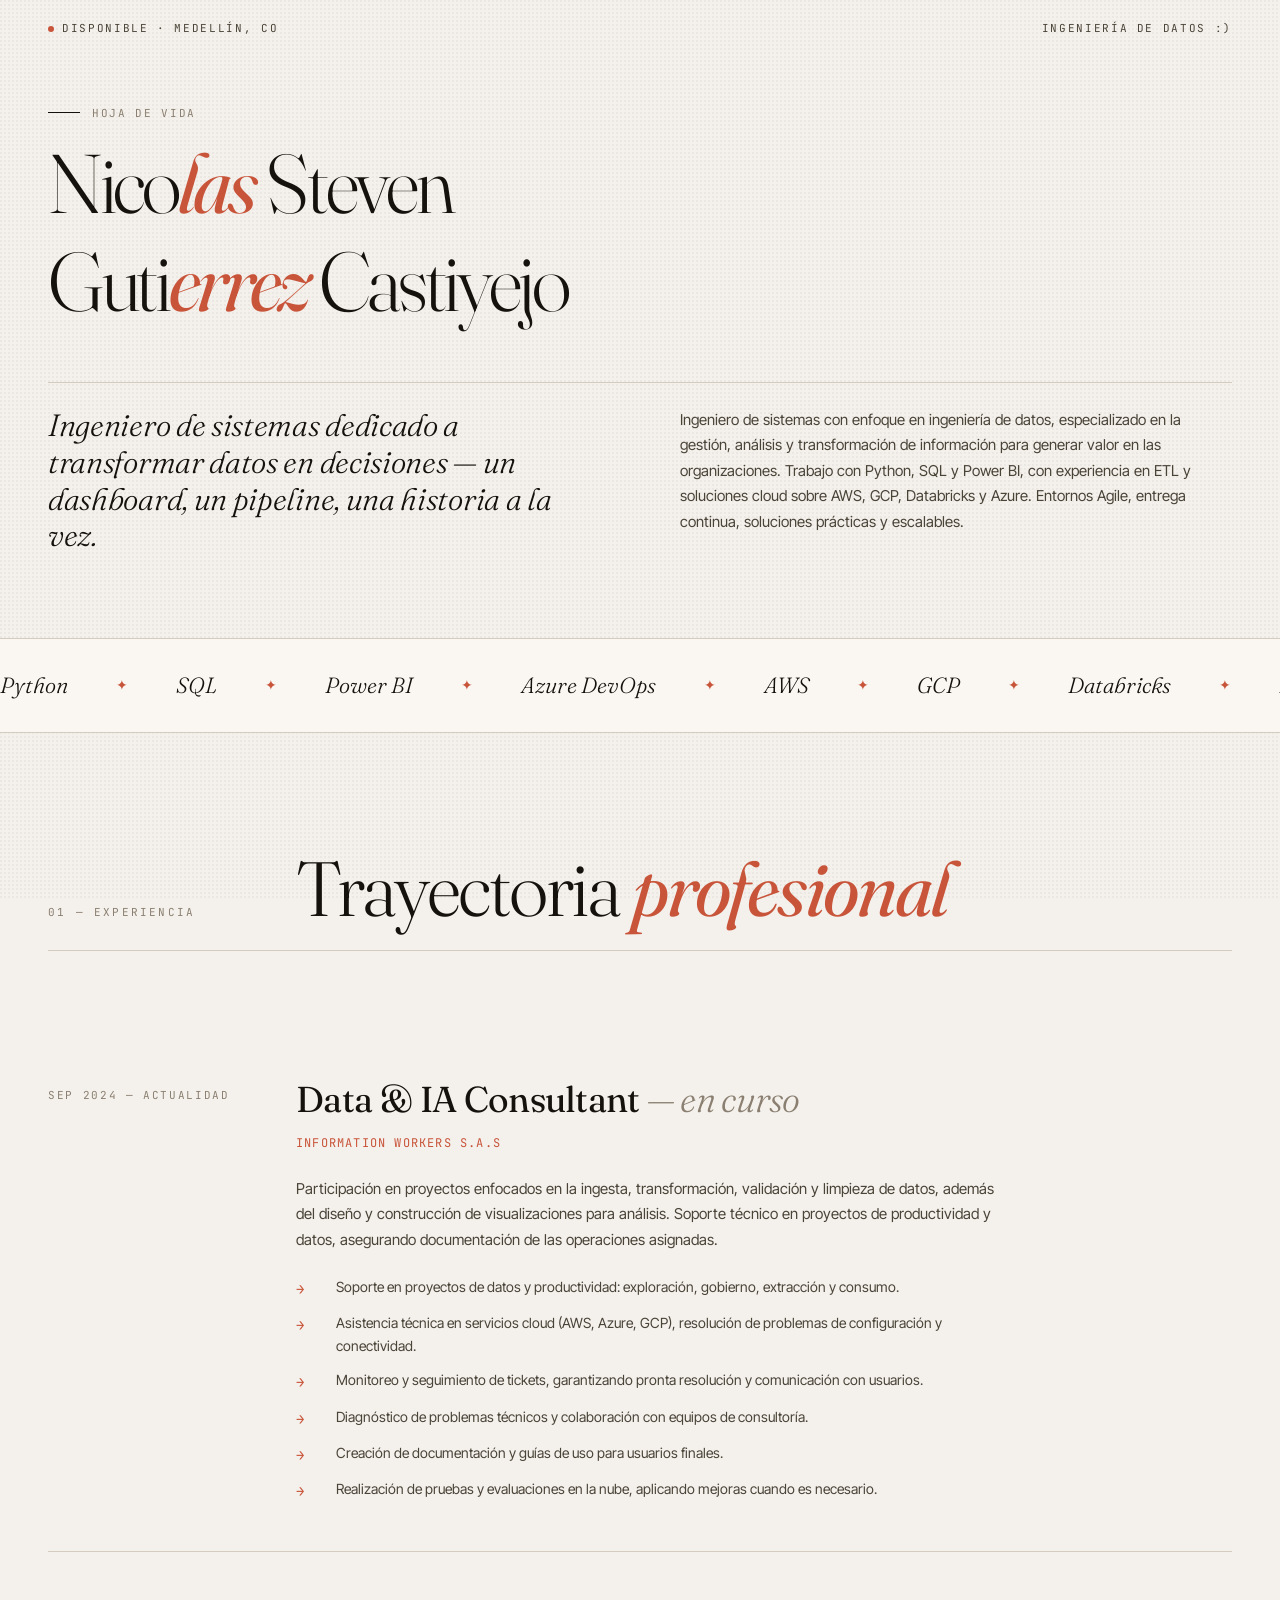
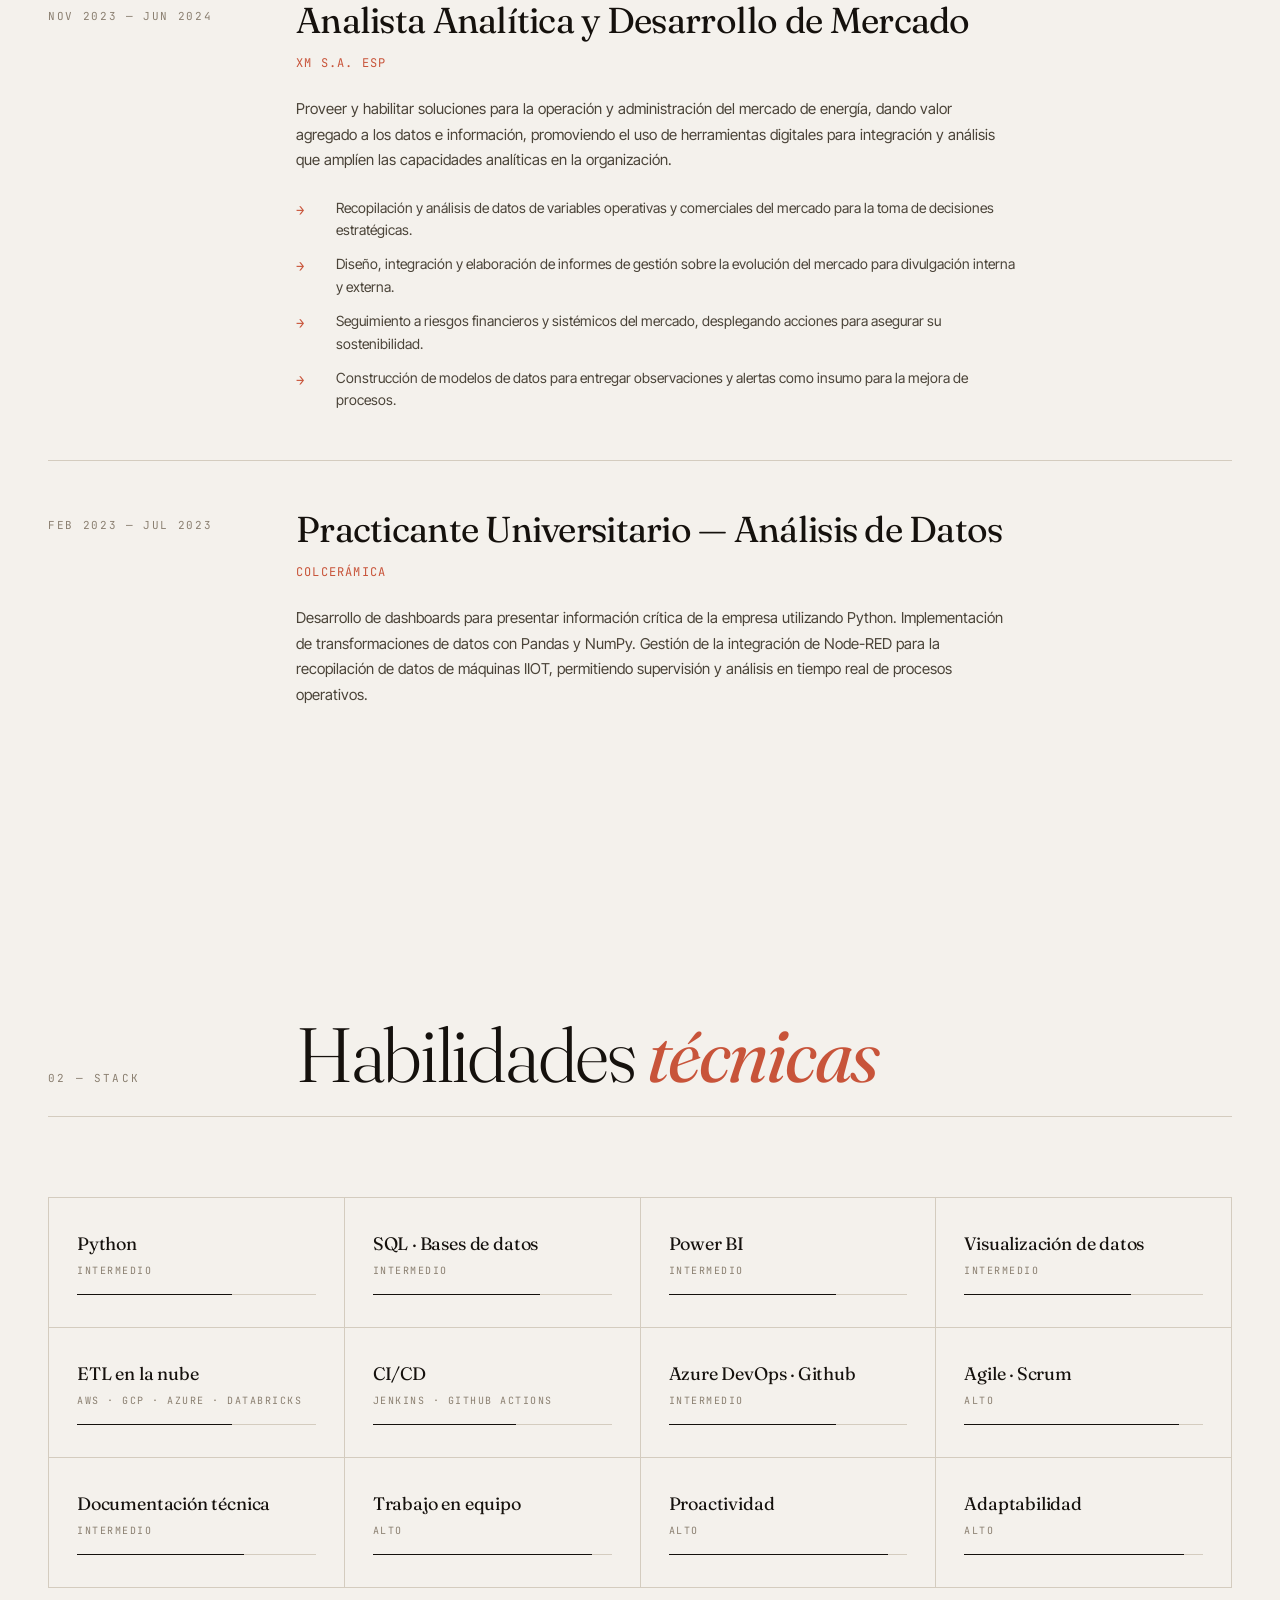
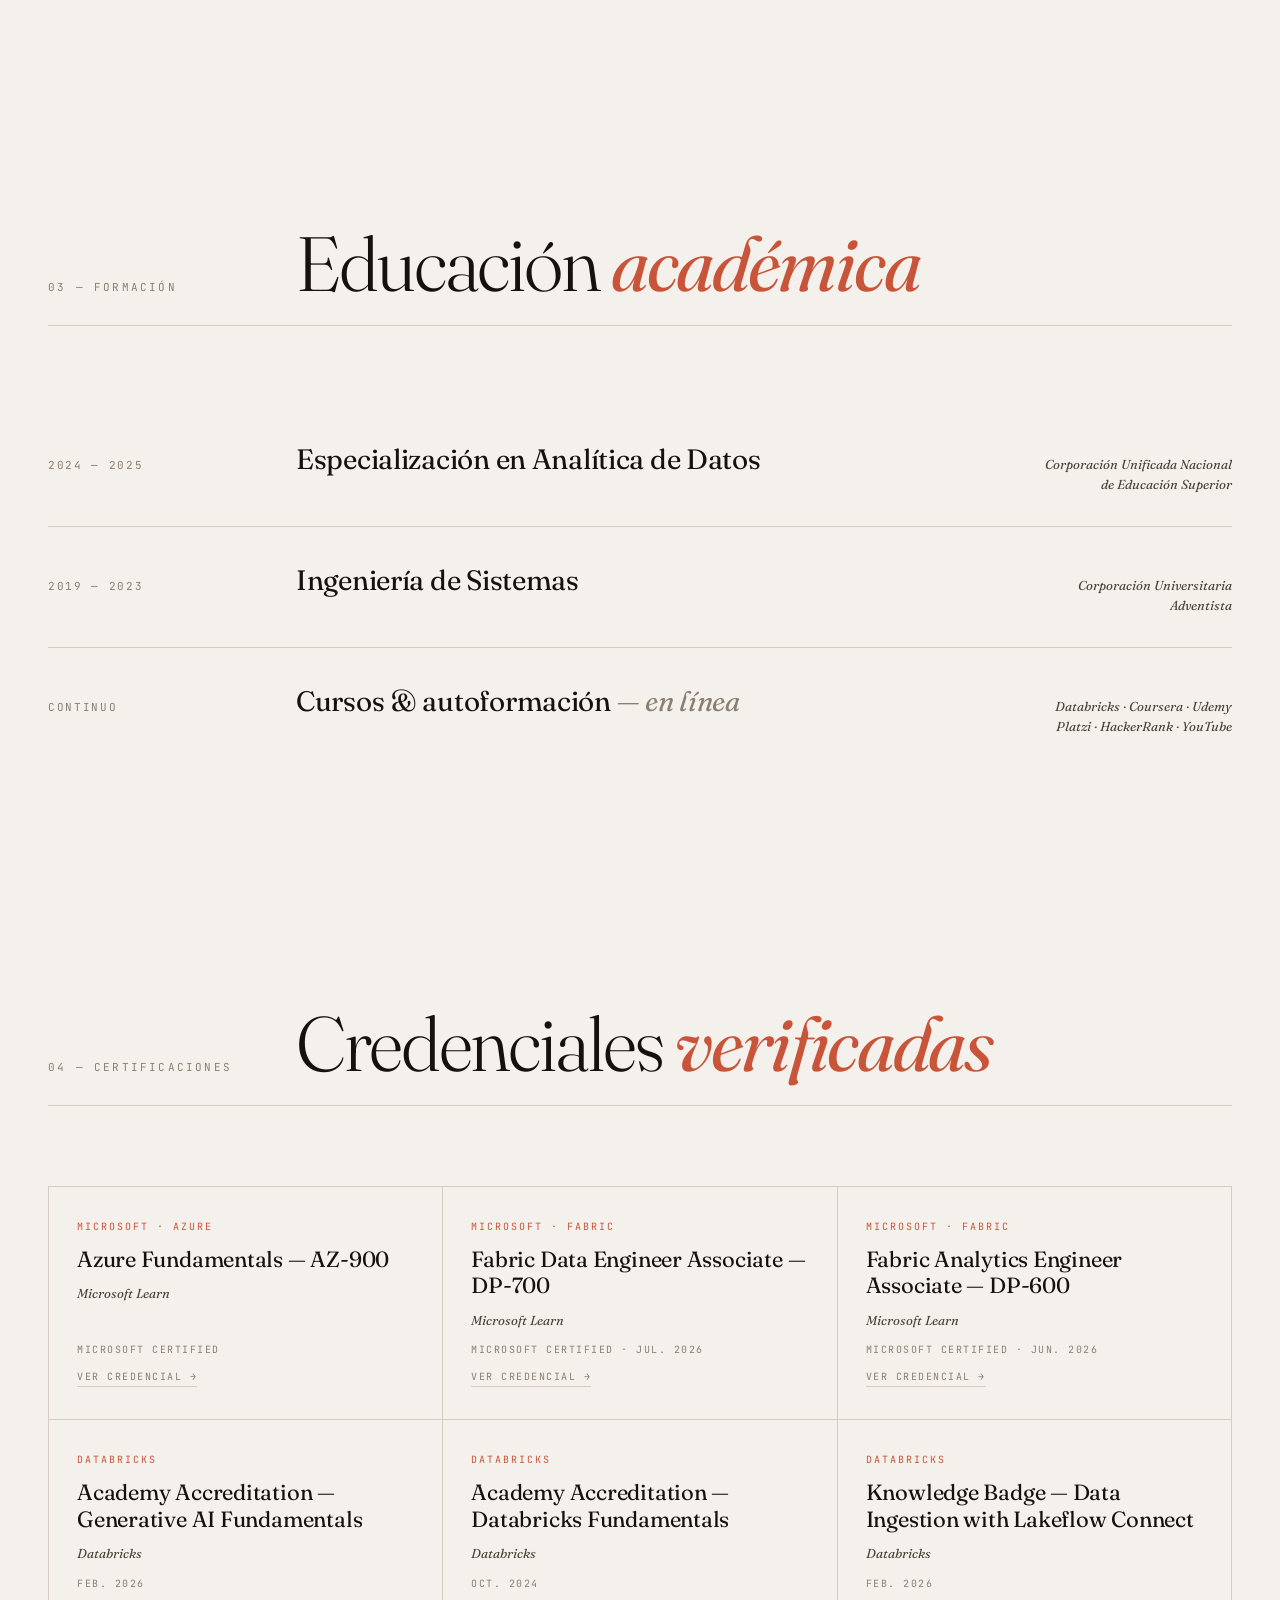
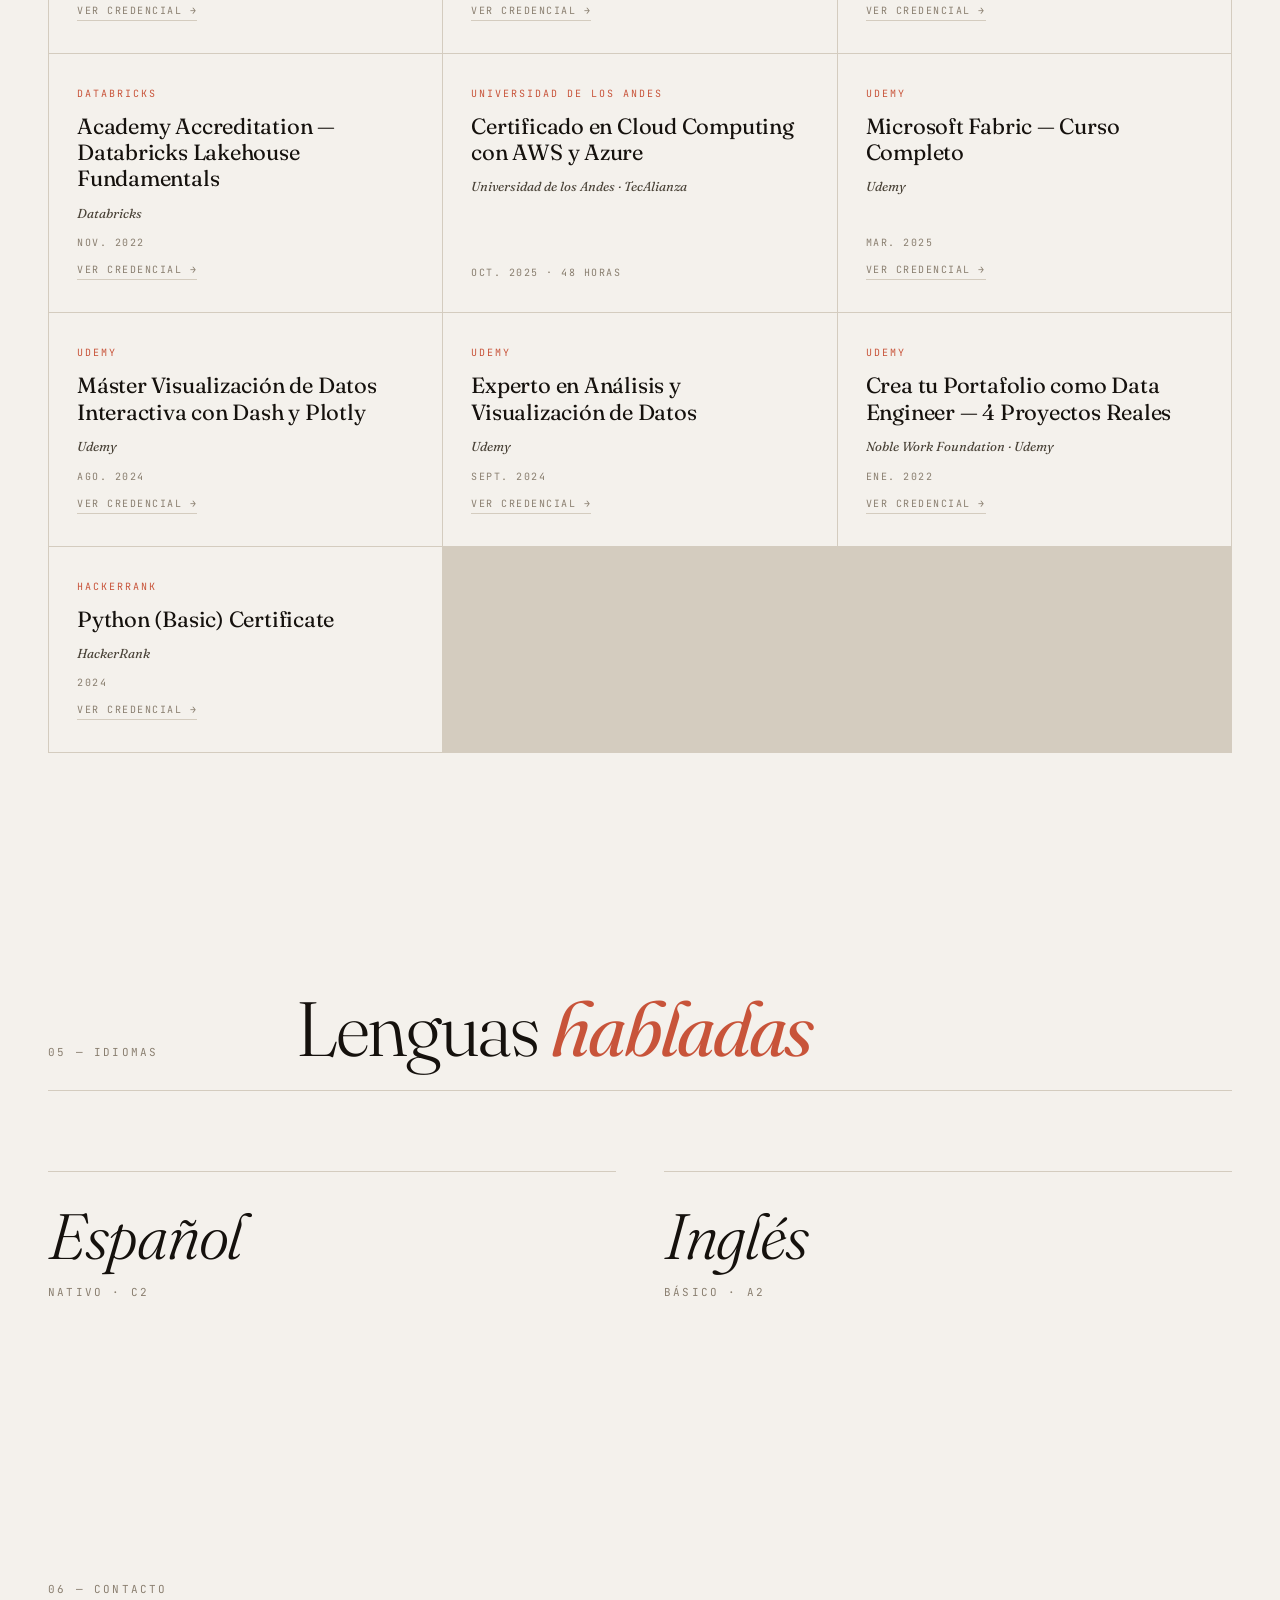
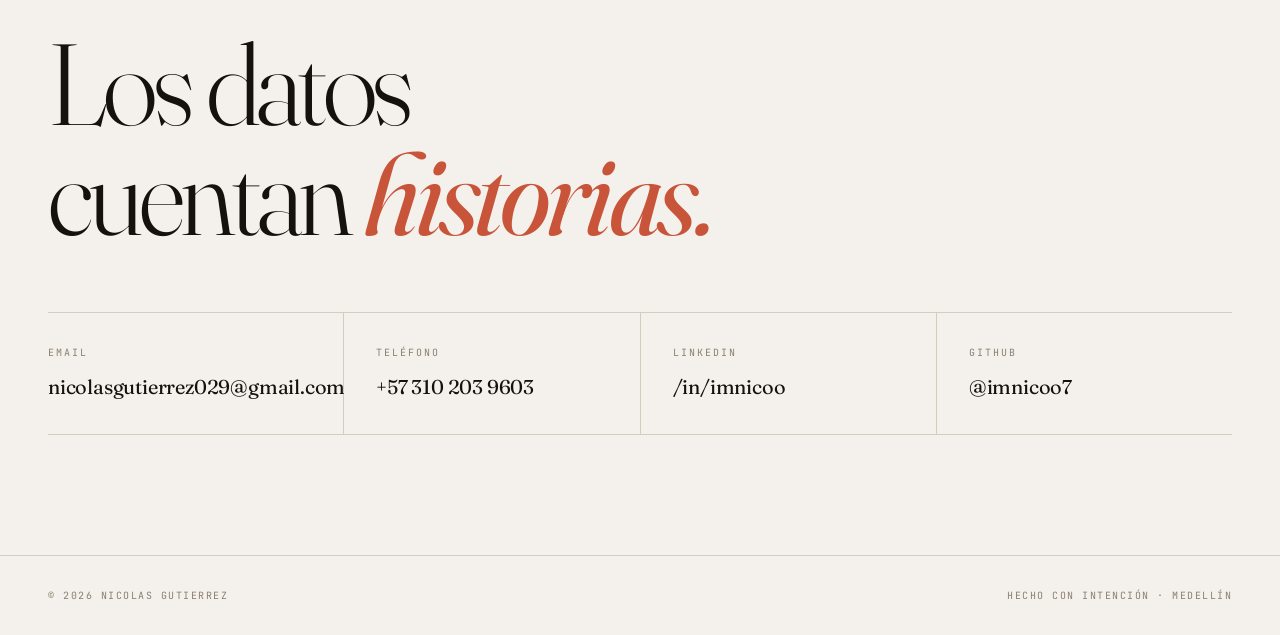
==== commit 2e22ae6f: "Resaltar sílaba en el nombre del hero" ====
--- a/index.html
+++ b/index.html
@@ -26,7 +26,7 @@
     </div>
 
     <h1 class="hero-name">
-      <span class="word"><span>Nicolas Steven</span></span><br>
+      <span class="word"><span>Nico<em>las</em> Steven</span></span><br>
       <span class="word"><span>Guti<em>errez</em> Castiyejo</span></span>
     </h1>
 
@@ -41,8 +41,8 @@
 <!-- MARQUEE -->
 <div class="marquee">
   <div class="marquee-track">
-    <span>Python</span><span>SQL</span><span>Power BI</span><span>Azure DevOps</span><span>AWS</span><span>GCP</span><span>Databricks</span><span>ETL</span><span>CI/CD</span><span>Scrum</span><span>Análisis de datos</span>
-    <span>Python</span><span>SQL</span><span>Power BI</span><span>Azure DevOps</span><span>AWS</span><span>GCP</span><span>Databricks</span><span>ETL</span><span>CI/CD</span><span>Scrum</span><span>Análisis de datos</span>
+    <div class="marquee-group"><span>Python</span><span>SQL</span><span>Power BI</span><span>Azure DevOps</span><span>AWS</span><span>GCP</span><span>Databricks</span><span>ETL</span><span>CI/CD</span><span>Scrum</span><span>Análisis de datos</span></div>
+    <div class="marquee-group" aria-hidden="true"><span>Python</span><span>SQL</span><span>Power BI</span><span>Azure DevOps</span><span>AWS</span><span>GCP</span><span>Databricks</span><span>ETL</span><span>CI/CD</span><span>Scrum</span><span>Análisis de datos</span></div>
   </div>
 </div>
 
--- a/css/styles.css
+++ b/css/styles.css
@@ -203,21 +203,29 @@
 }
 
 .marquee-track {
+  --marquee-gap: 48px;
   display: flex;
-  gap: 48px;
+  width: max-content; /* la pista mide lo que ocupan las palabras, no el contenedor: así -50% = una copia exacta */
   white-space: nowrap;
-  animation: scroll 7s linear infinite;
+  animation: scroll 10s linear infinite;
   font-family: 'Fraunces', serif;
   font-style: italic;
   font-weight: 300;
   font-size: 22px;
   color: var(--ink);
+}
+
+.marquee-group {
+  display: flex;
+  gap: var(--marquee-gap);
+  padding-right: var(--marquee-gap); /* separación entre el final de una copia y el inicio de la otra */
+  flex-shrink: 0;
 }
 
 .marquee-track span {
   display: inline-flex;
   align-items: center;
-  gap: 48px;
+  gap: var(--marquee-gap);
 }
 
 .marquee-track span::after {
@@ -230,6 +238,18 @@
 @keyframes scroll {
   from { transform: translateX(0); }
   to { transform: translateX(-50%); }
+}
+
+/* En pantallas pequeñas la misma velocidad se percibe mucho más rápida
+   porque el viewport es estrecho: se reduce tamaño, separación y se
+   alarga la duración para que el ritmo visual sea similar al de escritorio. */
+@media (max-width: 640px) {
+  .marquee { padding: 20px 0; margin-top: 32px; }
+  .marquee-track { --marquee-gap: 28px; font-size: 18px; animation-duration: 9.6s; }
+}
+
+@media (prefers-reduced-motion: reduce) {
+  .marquee-track { animation: none; }
 }
 
 /* ============ SECTIONS ============ */
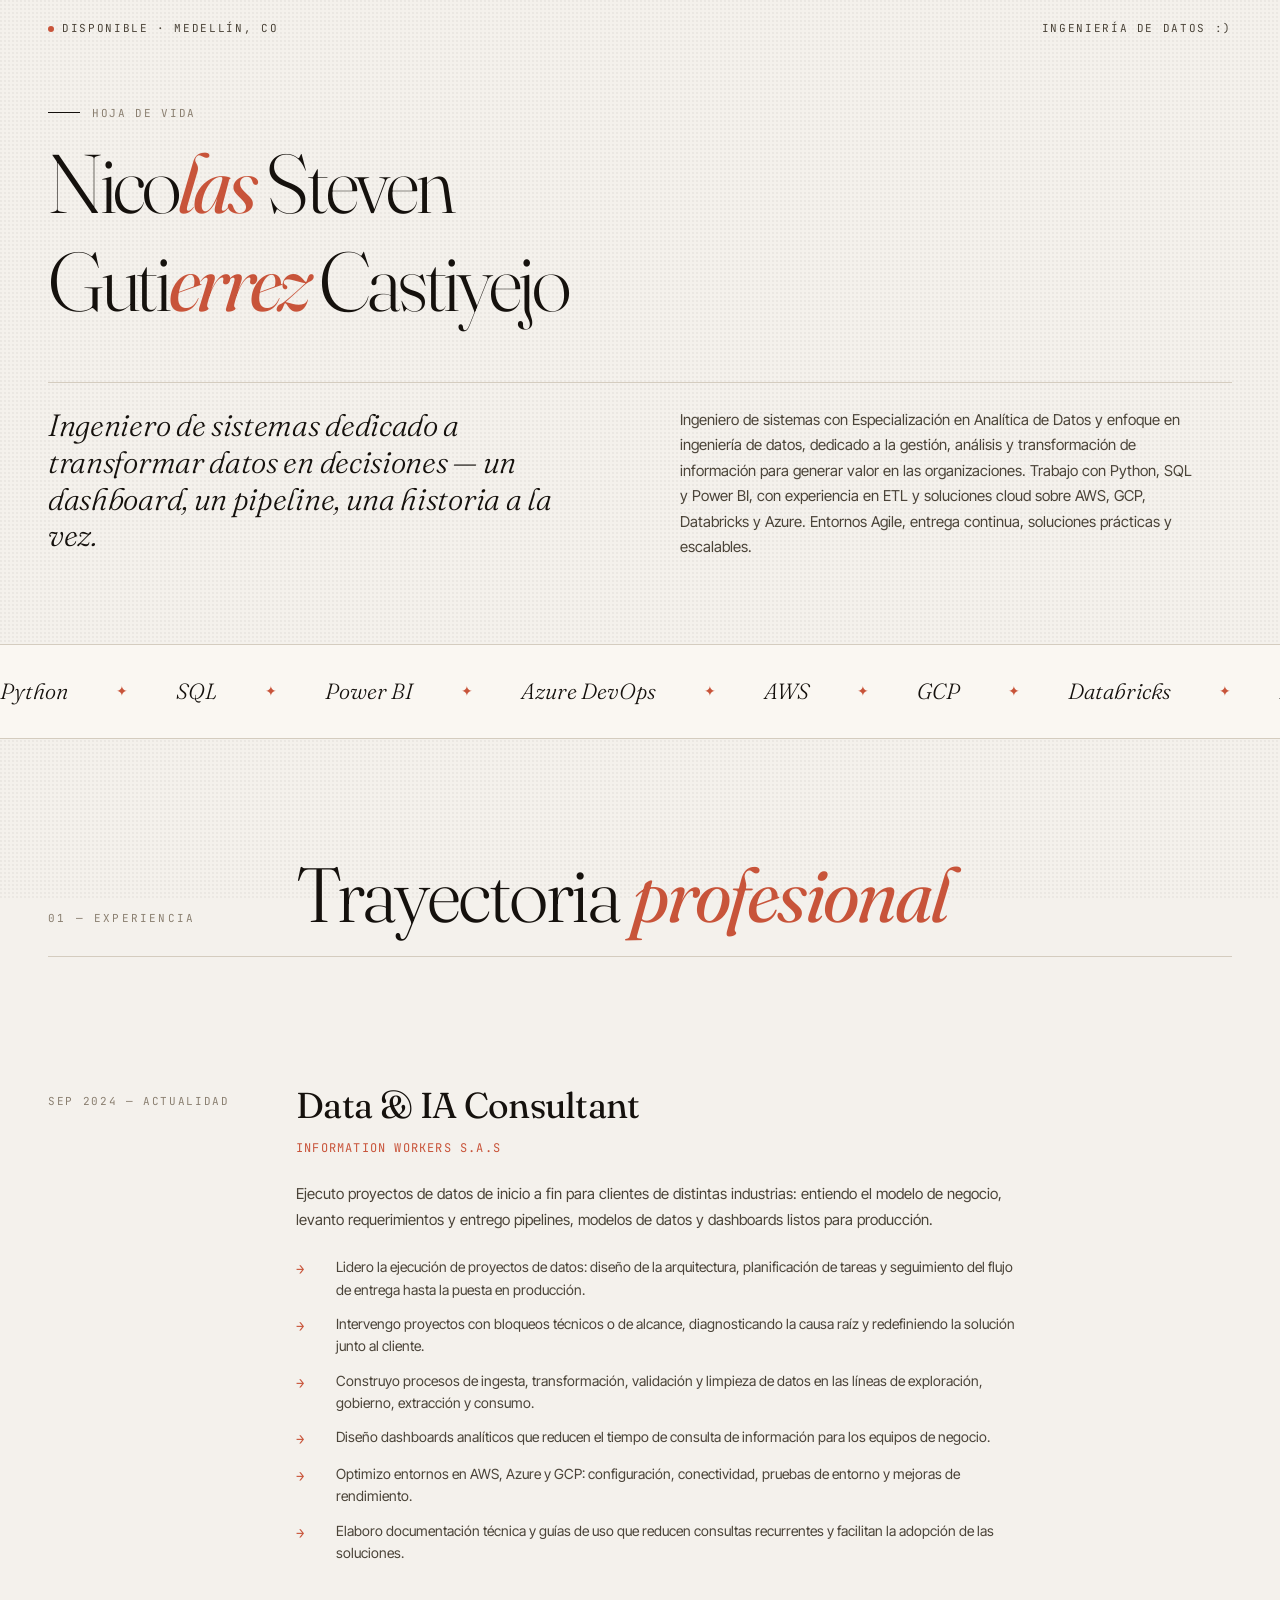
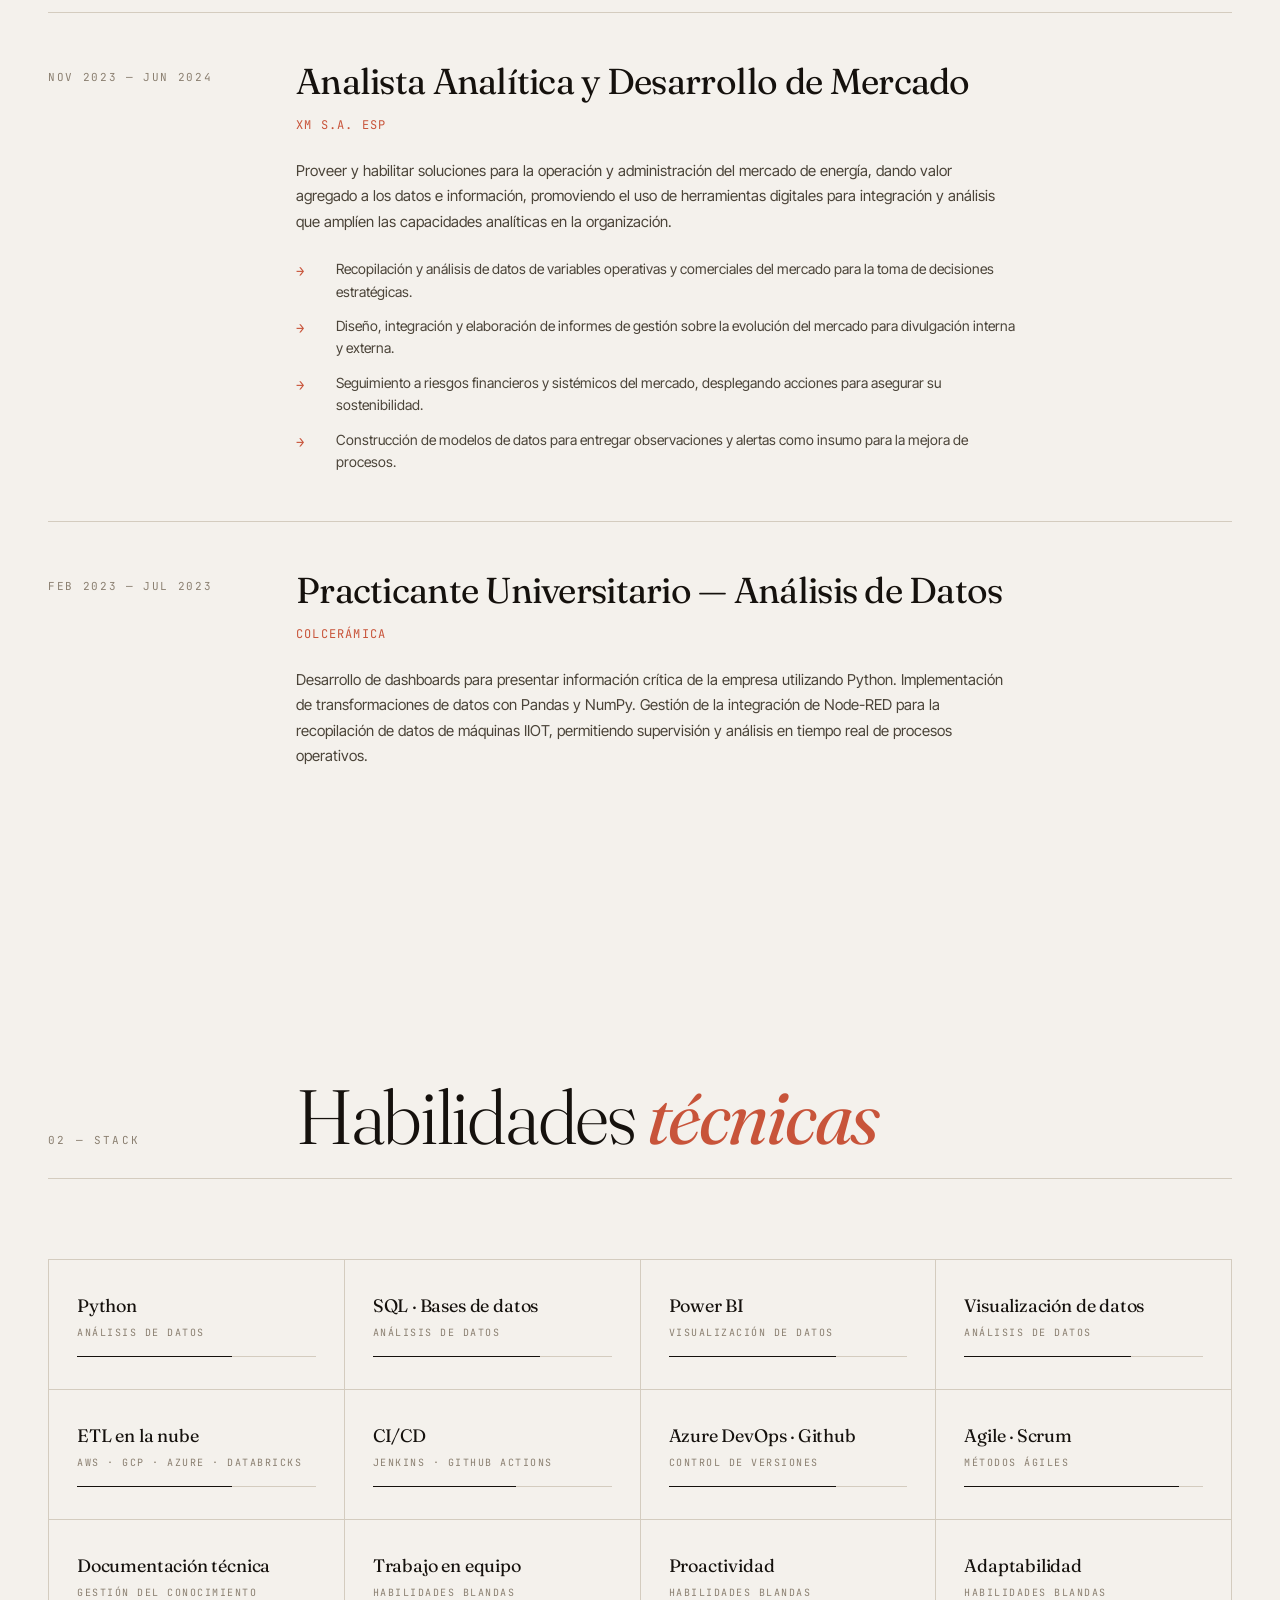
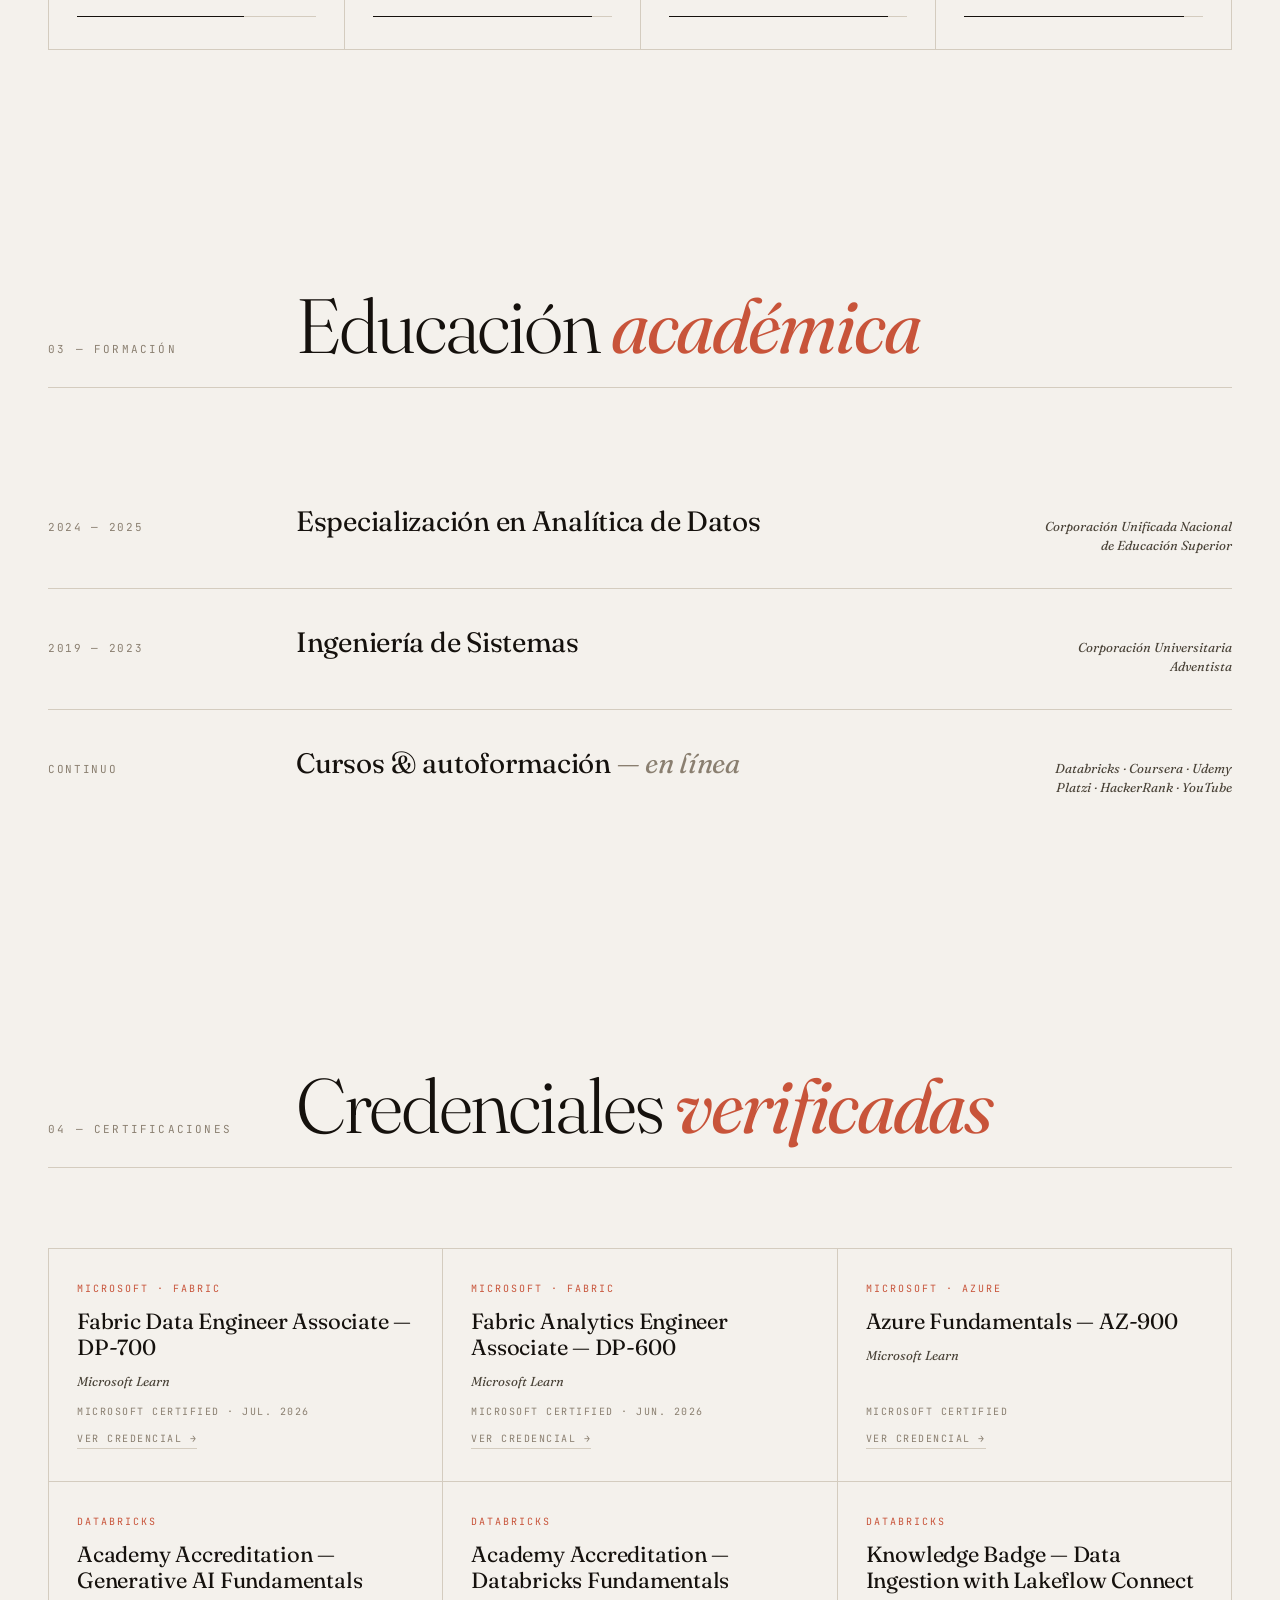
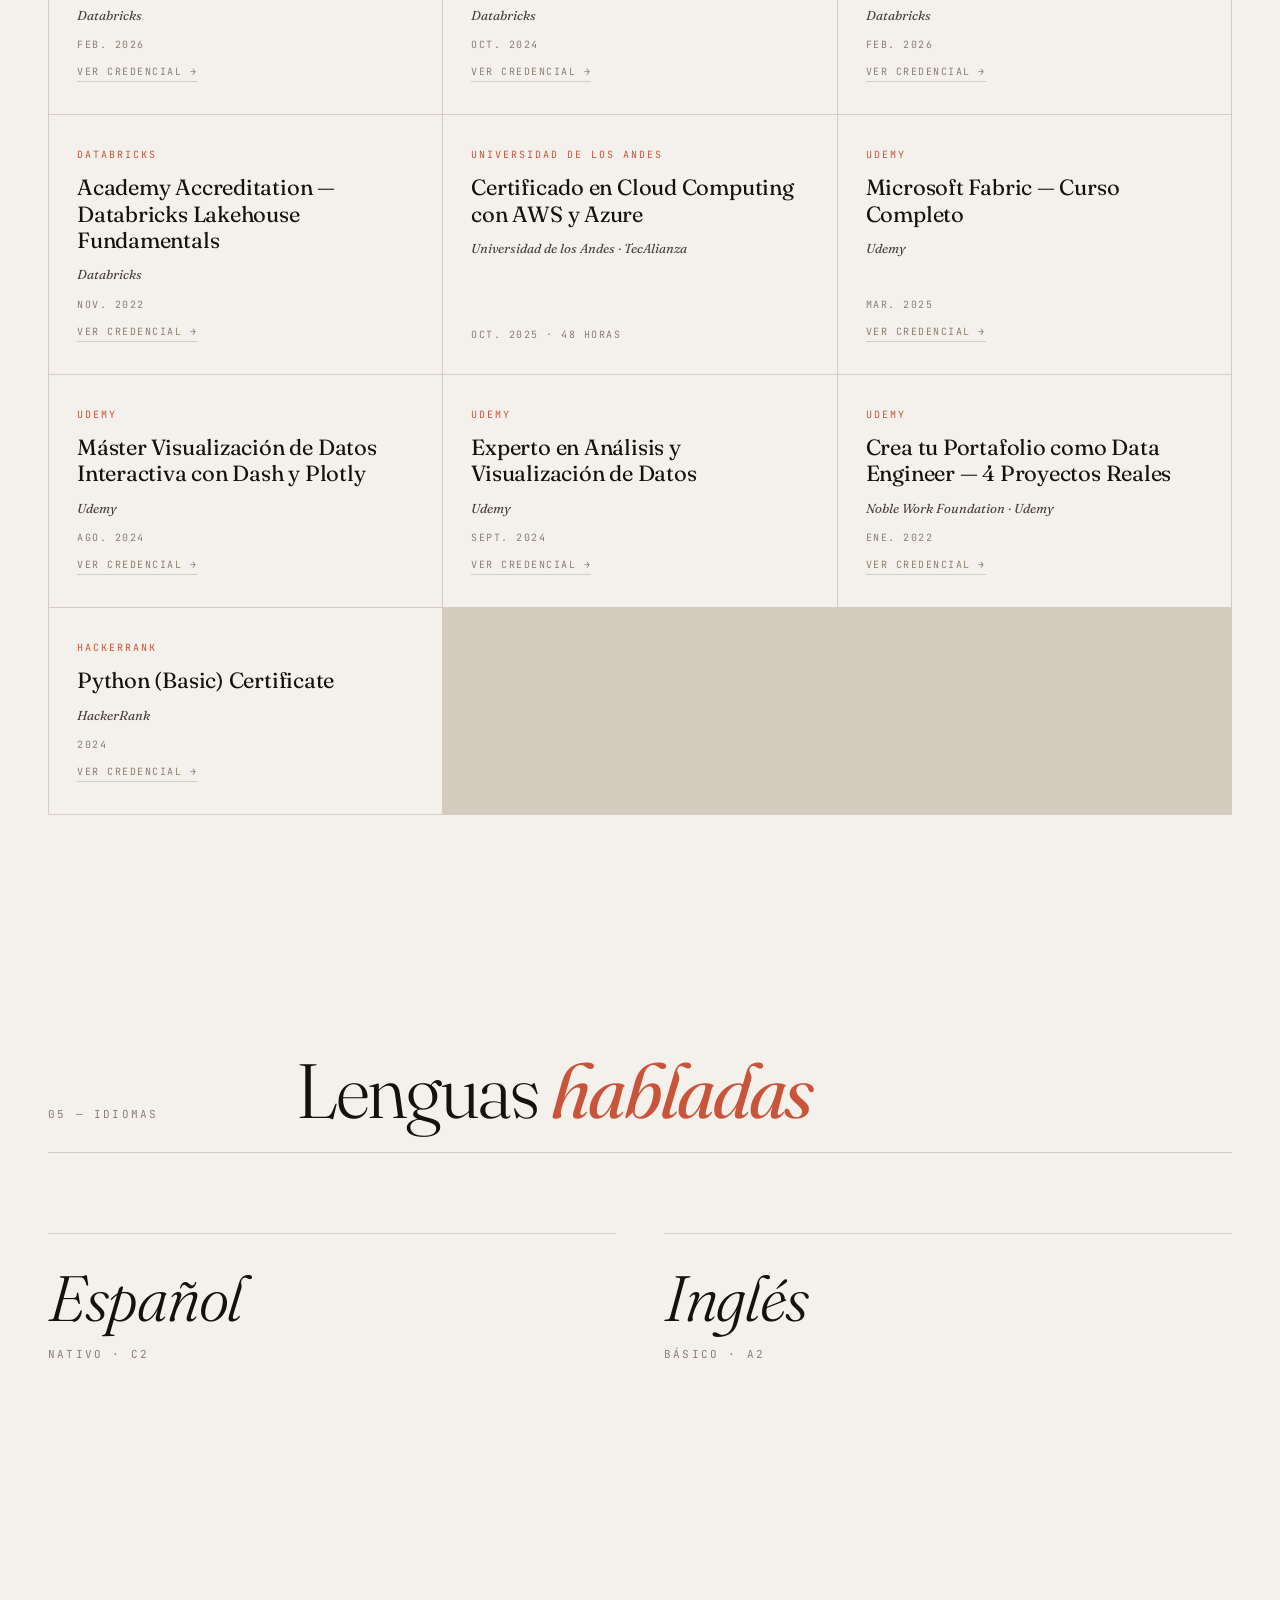
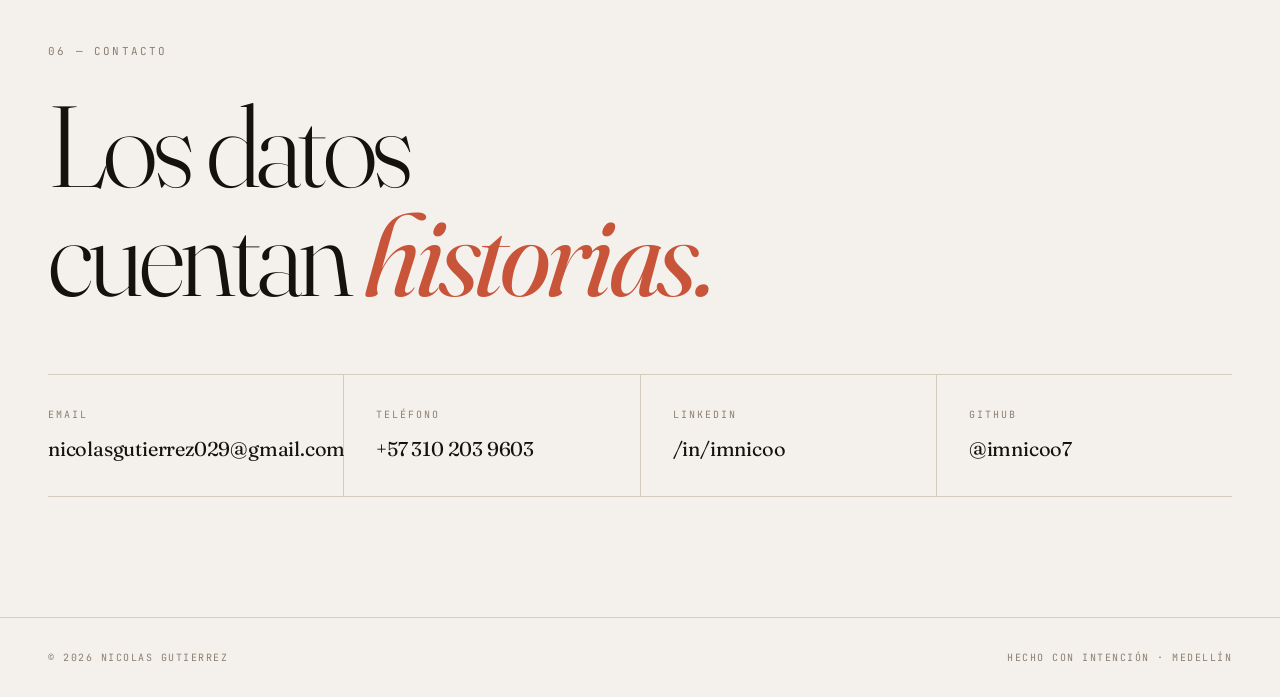
==== commit ed086d3d: "Ajustar bio, experiencia en Information Workers y orden de certificaciones" ====
--- a/index.html
+++ b/index.html
@@ -32,7 +32,7 @@
 
     <div class="hero-tagline">
       <p class="hero-role">Ingeniero de sistemas dedicado a transformar datos en decisiones — un dashboard, un pipeline, una historia a la vez.</p>
-      <p class="hero-summary">Ingeniero de sistemas con enfoque en ingeniería de datos, especializado en la gestión, análisis y transformación de información para generar valor en las organizaciones. Trabajo con Python, SQL y Power BI, con experiencia en ETL y soluciones cloud sobre AWS, GCP, Databricks y Azure. Entornos Agile, entrega continua, soluciones prácticas y escalables.</p>
+      <p class="hero-summary">Ingeniero de sistemas con Especialización en Analítica de Datos y enfoque en ingeniería de datos, dedicado a la gestión, análisis y transformación de información para generar valor en las organizaciones. Trabajo con Python, SQL y Power BI, con experiencia en ETL y soluciones cloud sobre AWS, GCP, Databricks y Azure. Entornos Agile, entrega continua, soluciones prácticas y escalables.</p>
     </div>
   </section>
 
@@ -58,16 +58,16 @@
     <div class="exp-item">
       <div class="exp-date">Sep 2024 — Actualidad</div>
       <div class="exp-content">
-        <h3>Data & IA Consultant <em>— en curso</em></h3>
+        <h3>Data & IA Consultant</h3>
         <span class="exp-company">Information Workers S.A.S</span>
-        <p class="exp-desc">Participación en proyectos enfocados en la ingesta, transformación, validación y limpieza de datos, además del diseño y construcción de visualizaciones para análisis. Soporte técnico en proyectos de productividad y datos, asegurando documentación de las operaciones asignadas.</p>
+        <p class="exp-desc">Ejecuto proyectos de datos de inicio a fin para clientes de distintas industrias: entiendo el modelo de negocio, levanto requerimientos y entrego pipelines, modelos de datos y dashboards listos para producción.</p>
         <ul class="exp-list">
-          <li>Soporte en proyectos de datos y productividad: exploración, gobierno, extracción y consumo.</li>
-          <li>Asistencia técnica en servicios cloud (AWS, Azure, GCP), resolución de problemas de configuración y conectividad.</li>
-          <li>Monitoreo y seguimiento de tickets, garantizando pronta resolución y comunicación con usuarios.</li>
-          <li>Diagnóstico de problemas técnicos y colaboración con equipos de consultoría.</li>
-          <li>Creación de documentación y guías de uso para usuarios finales.</li>
-          <li>Realización de pruebas y evaluaciones en la nube, aplicando mejoras cuando es necesario.</li>
+          <li>Lidero la ejecución de proyectos de datos: diseño de la arquitectura, planificación de tareas y seguimiento del flujo de entrega hasta la puesta en producción.</li>
+          <li>Intervengo proyectos con bloqueos técnicos o de alcance, diagnosticando la causa raíz y redefiniendo la solución junto al cliente.</li>
+          <li>Construyo procesos de ingesta, transformación, validación y limpieza de datos en las líneas de exploración, gobierno, extracción y consumo.</li>
+          <li>Diseño dashboards analíticos que reducen el tiempo de consulta de información para los equipos de negocio.</li>
+          <li>Optimizo entornos en AWS, Azure y GCP: configuración, conectividad, pruebas de entorno y mejoras de rendimiento.</li>
+          <li>Elaboro documentación técnica y guías de uso que reducen consultas recurrentes y facilitan la adopción de las soluciones.</li>
         </ul>
       </div>
     </div>
@@ -107,22 +107,22 @@
     <div class="skills-grid">
       <div class="skill-cell">
         <div class="skill-name">Python</div>
-        <div class="skill-level">Intermedio</div>
+        <div class="skill-level">Análisis de datos</div>
         <div class="skill-bar" style="--w: 65%"></div>
       </div>
       <div class="skill-cell">
         <div class="skill-name">SQL · Bases de datos</div>
-        <div class="skill-level">Intermedio</div>
+        <div class="skill-level">Análisis de datos</div>
         <div class="skill-bar" style="--w: 70%"></div>
       </div>
       <div class="skill-cell">
         <div class="skill-name">Power BI</div>
-        <div class="skill-level">Intermedio</div>
+        <div class="skill-level">Visualización de datos</div>
         <div class="skill-bar" style="--w: 70%"></div>
       </div>
       <div class="skill-cell">
         <div class="skill-name">Visualización de datos</div>
-        <div class="skill-level">Intermedio</div>
+        <div class="skill-level">Análisis de datos</div>
         <div class="skill-bar" style="--w: 70%"></div>
       </div>
       <div class="skill-cell">
@@ -137,32 +137,32 @@
       </div>
       <div class="skill-cell">
         <div class="skill-name">Azure DevOps · Github</div>
-        <div class="skill-level">Intermedio</div>
+        <div class="skill-level">Control de versiones</div>
         <div class="skill-bar" style="--w: 70%"></div>
       </div>
       <div class="skill-cell">
         <div class="skill-name">Agile · Scrum</div>
-        <div class="skill-level">Alto</div>
+        <div class="skill-level">Métodos ágiles</div>
         <div class="skill-bar" style="--w: 90%"></div>
       </div>
       <div class="skill-cell">
         <div class="skill-name">Documentación técnica</div>
-        <div class="skill-level">Intermedio</div>
+        <div class="skill-level">Gestión del conocimiento</div>
         <div class="skill-bar" style="--w: 70%"></div>
       </div>
       <div class="skill-cell">
         <div class="skill-name">Trabajo en equipo</div>
-        <div class="skill-level">Alto</div>
+        <div class="skill-level">Habilidades blandas</div>
         <div class="skill-bar" style="--w: 92%"></div>
       </div>
       <div class="skill-cell">
         <div class="skill-name">Proactividad</div>
-        <div class="skill-level">Alto</div>
+        <div class="skill-level">Habilidades blandas</div>
         <div class="skill-bar" style="--w: 92%"></div>
       </div>
       <div class="skill-cell">
         <div class="skill-name">Adaptabilidad</div>
-        <div class="skill-level">Alto</div>
+        <div class="skill-level">Habilidades blandas</div>
         <div class="skill-bar" style="--w: 92%"></div>
       </div>
     </div>
@@ -204,28 +204,28 @@
     <div class="cert-grid">
 
       <!-- MICROSOFT -->
+      <div class="cert-card">
+        <div class="cert-badge">Microsoft · Fabric</div>
+        <div class="cert-name">Fabric Data Engineer Associate — DP-700</div>
+        <div class="cert-issuer">Microsoft Learn</div>
+        <div class="cert-date">Microsoft Certified · jul. 2026</div>
+        <a href="https://learn.microsoft.com/api/credentials/share/es-es/NicolasStevenGutierrezCastiyejo-0714/9060F02AD072DCBE?sharingId=BA4A4556594C4DC" target="_blank" rel="noopener" class="cert-link">Ver credencial →</a>
+      </div>
+
+      <div class="cert-card">
+        <div class="cert-badge">Microsoft · Fabric</div>
+        <div class="cert-name">Fabric Analytics Engineer Associate — DP-600</div>
+        <div class="cert-issuer">Microsoft Learn</div>
+        <div class="cert-date">Microsoft Certified · jun. 2026</div>
+        <a href="https://learn.microsoft.com/api/credentials/share/es-es/NicolasStevenGutierrezCastiyejo-0714/D7311409AC59631D?sharingId=BA4A4556594C4DC" target="_blank" rel="noopener" class="cert-link">Ver credencial →</a>
+      </div>
+
       <div class="cert-card">
         <div class="cert-badge">Microsoft · Azure</div>
         <div class="cert-name">Azure Fundamentals — AZ-900</div>
         <div class="cert-issuer">Microsoft Learn</div>
         <div class="cert-date">Microsoft Certified</div>
         <a href="https://learn.microsoft.com/api/credentials/share/es-es/NicolasStevenGutierrezCastiyejo-0714/F89F4534A190D81F?sharingId=BA4A4556594C4DC" target="_blank" rel="noopener" class="cert-link">Ver credencial →</a>
-      </div>
-
-      <div class="cert-card">
-        <div class="cert-badge">Microsoft · Fabric</div>
-        <div class="cert-name">Fabric Data Engineer Associate — DP-700</div>
-        <div class="cert-issuer">Microsoft Learn</div>
-        <div class="cert-date">Microsoft Certified · jul. 2026</div>
-        <a href="https://learn.microsoft.com/api/credentials/share/es-es/NicolasStevenGutierrezCastiyejo-0714/9060F02AD072DCBE?sharingId=BA4A4556594C4DC" target="_blank" rel="noopener" class="cert-link">Ver credencial →</a>
-      </div>
-
-      <div class="cert-card">
-        <div class="cert-badge">Microsoft · Fabric</div>
-        <div class="cert-name">Fabric Analytics Engineer Associate — DP-600</div>
-        <div class="cert-issuer">Microsoft Learn</div>
-        <div class="cert-date">Microsoft Certified · jun. 2026</div>
-        <a href="https://learn.microsoft.com/api/credentials/share/es-es/NicolasStevenGutierrezCastiyejo-0714/D7311409AC59631D?sharingId=BA4A4556594C4DC" target="_blank" rel="noopener" class="cert-link">Ver credencial →</a>
       </div>
 
       <!-- DATABRICKS -->
--- a/css/styles.css
+++ b/css/styles.css
@@ -207,7 +207,7 @@
   display: flex;
   width: max-content; /* la pista mide lo que ocupan las palabras, no el contenedor: así -50% = una copia exacta */
   white-space: nowrap;
-  animation: scroll 10s linear infinite;
+  animation: scroll 12s linear infinite;
   font-family: 'Fraunces', serif;
   font-style: italic;
   font-weight: 300;
@@ -245,7 +245,7 @@
    alarga la duración para que el ritmo visual sea similar al de escritorio. */
 @media (max-width: 640px) {
   .marquee { padding: 20px 0; margin-top: 32px; }
-  .marquee-track { --marquee-gap: 28px; font-size: 18px; animation-duration: 9.6s; }
+  .marquee-track { --marquee-gap: 28px; font-size: 18px; animation-duration: 10s; }
 }
 
 @media (prefers-reduced-motion: reduce) {
